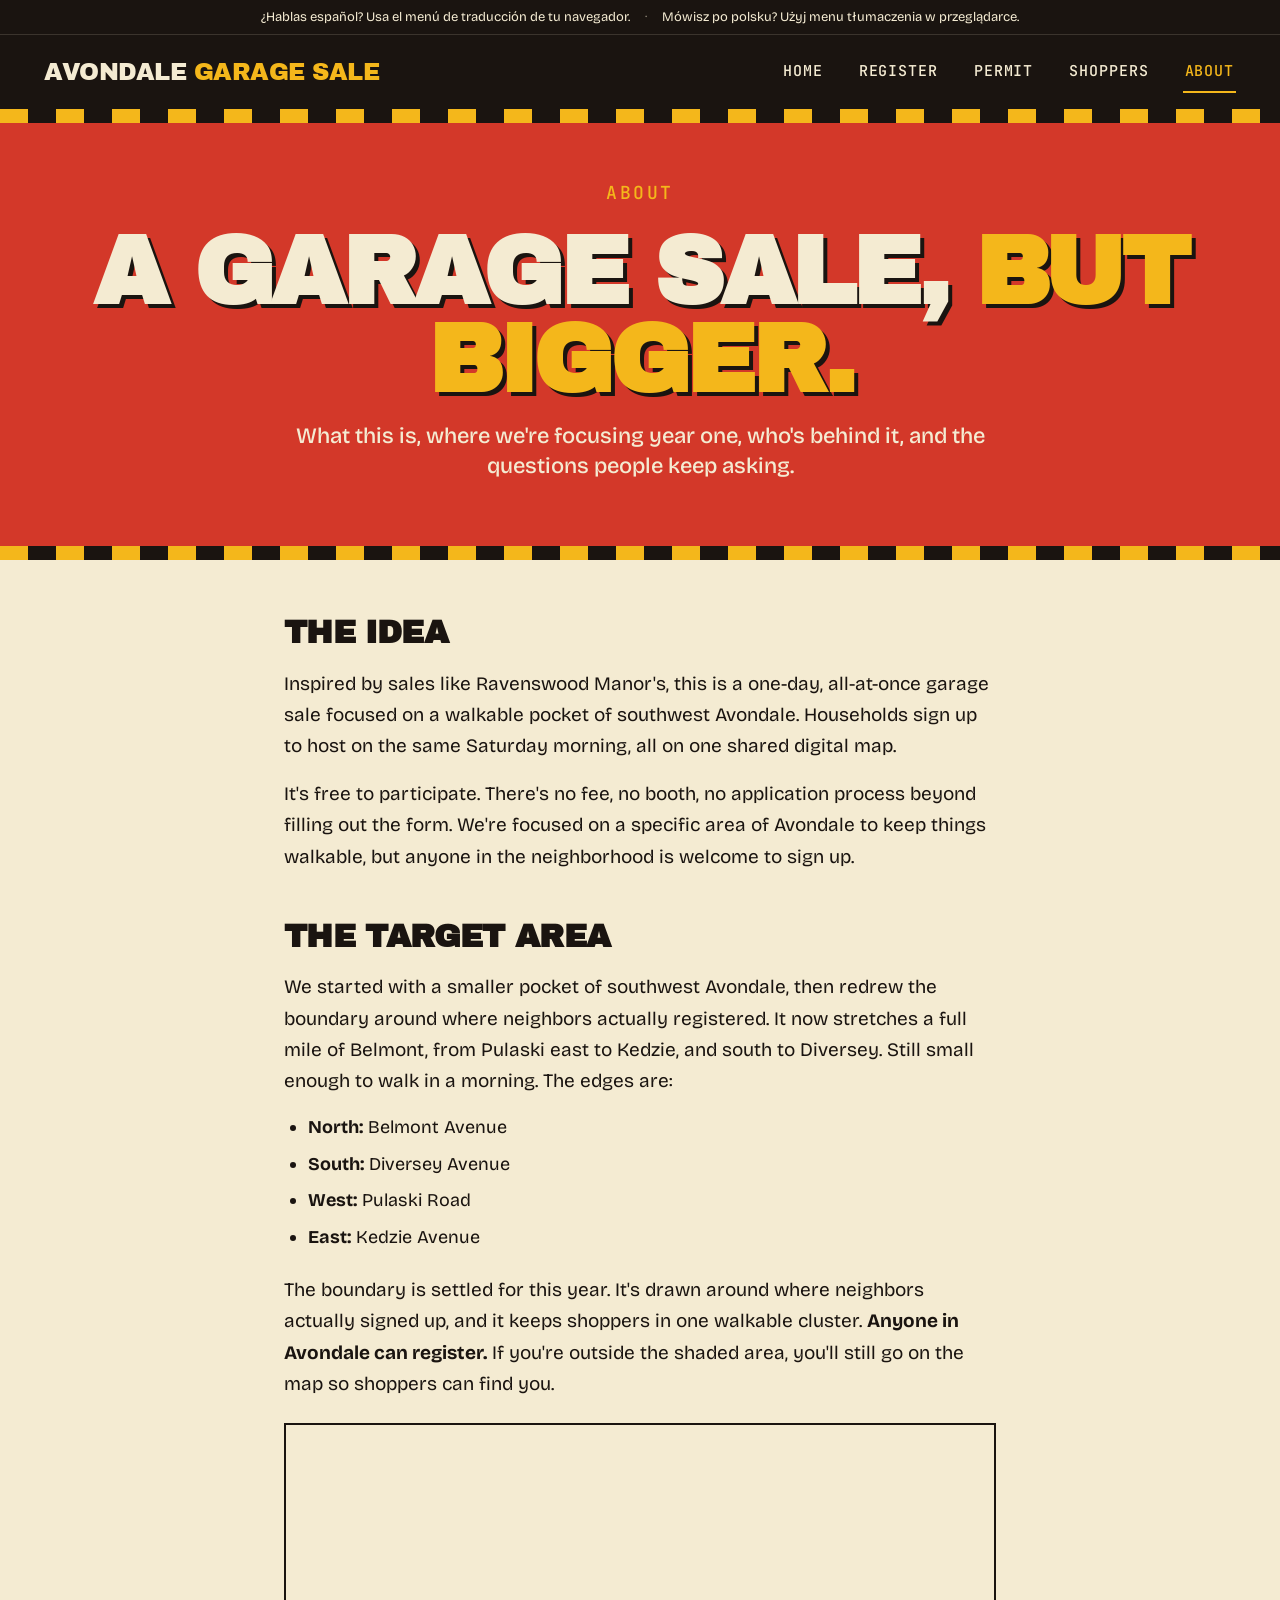
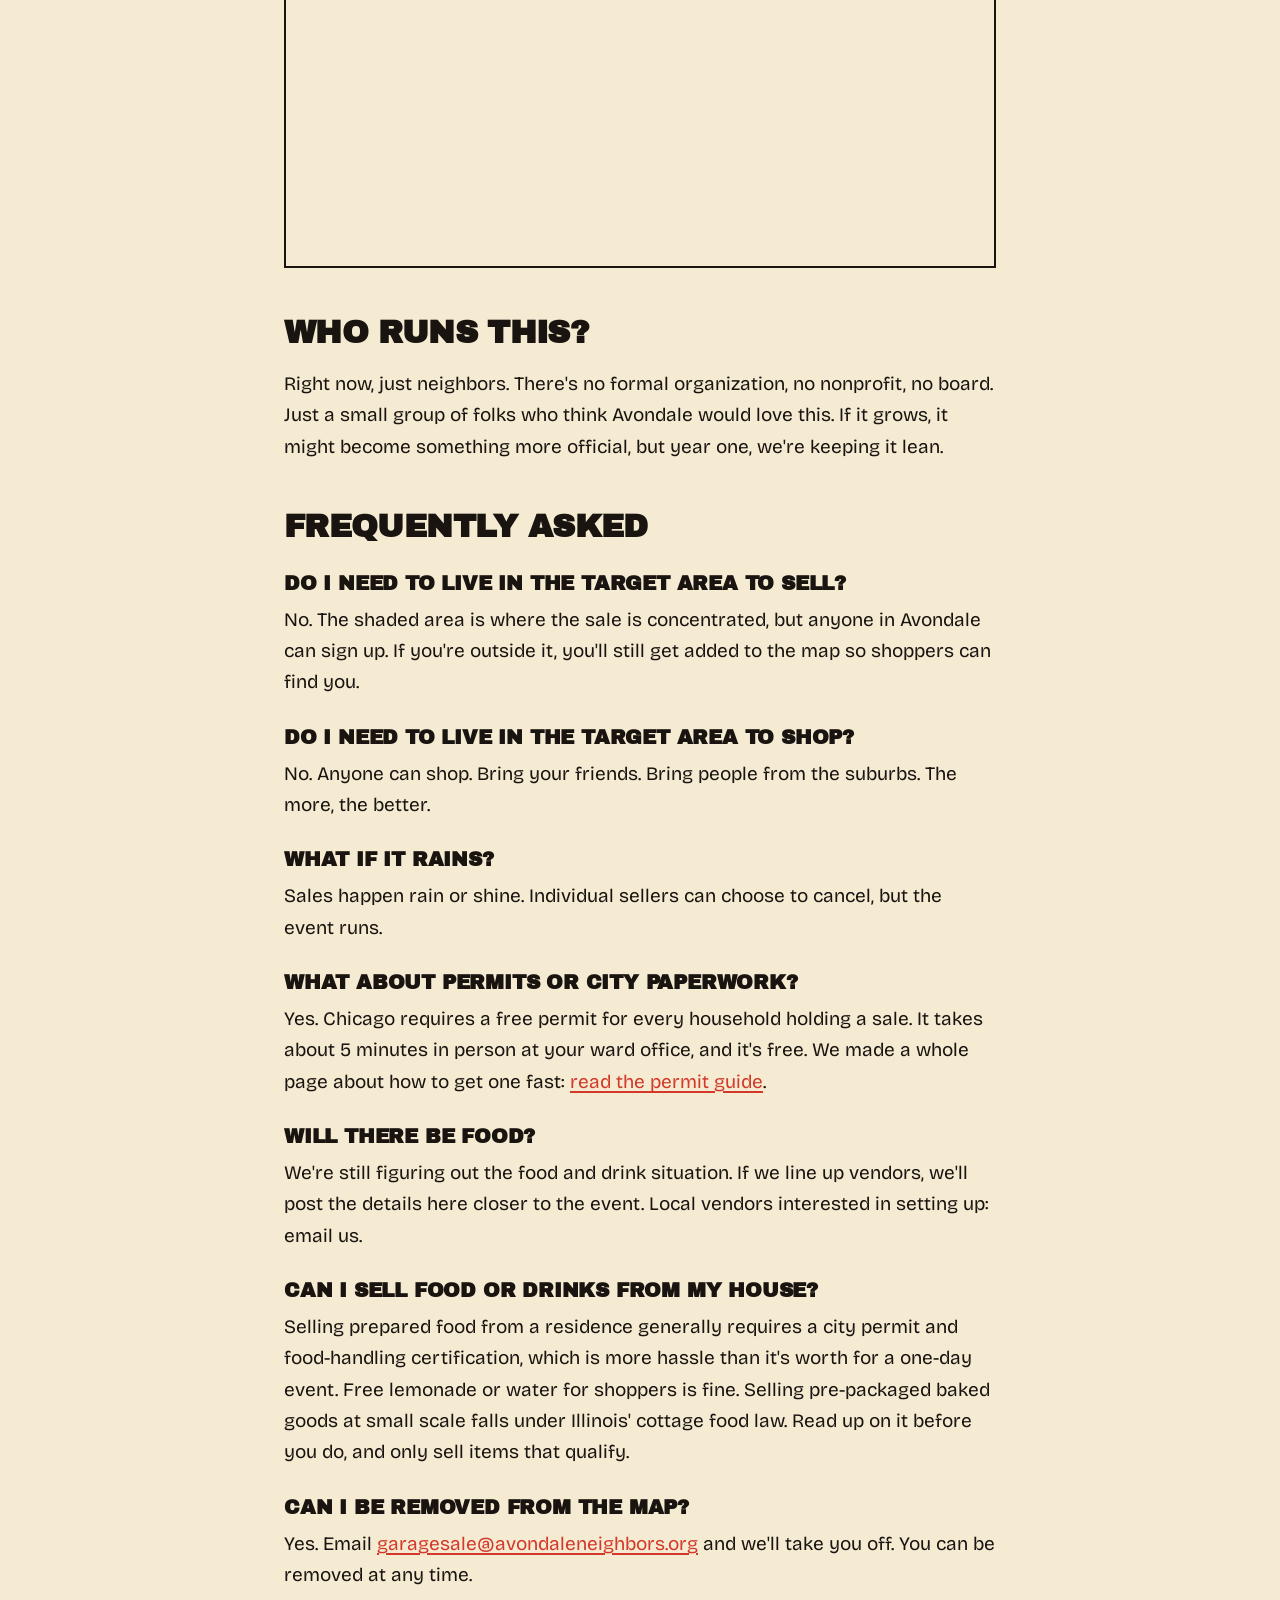
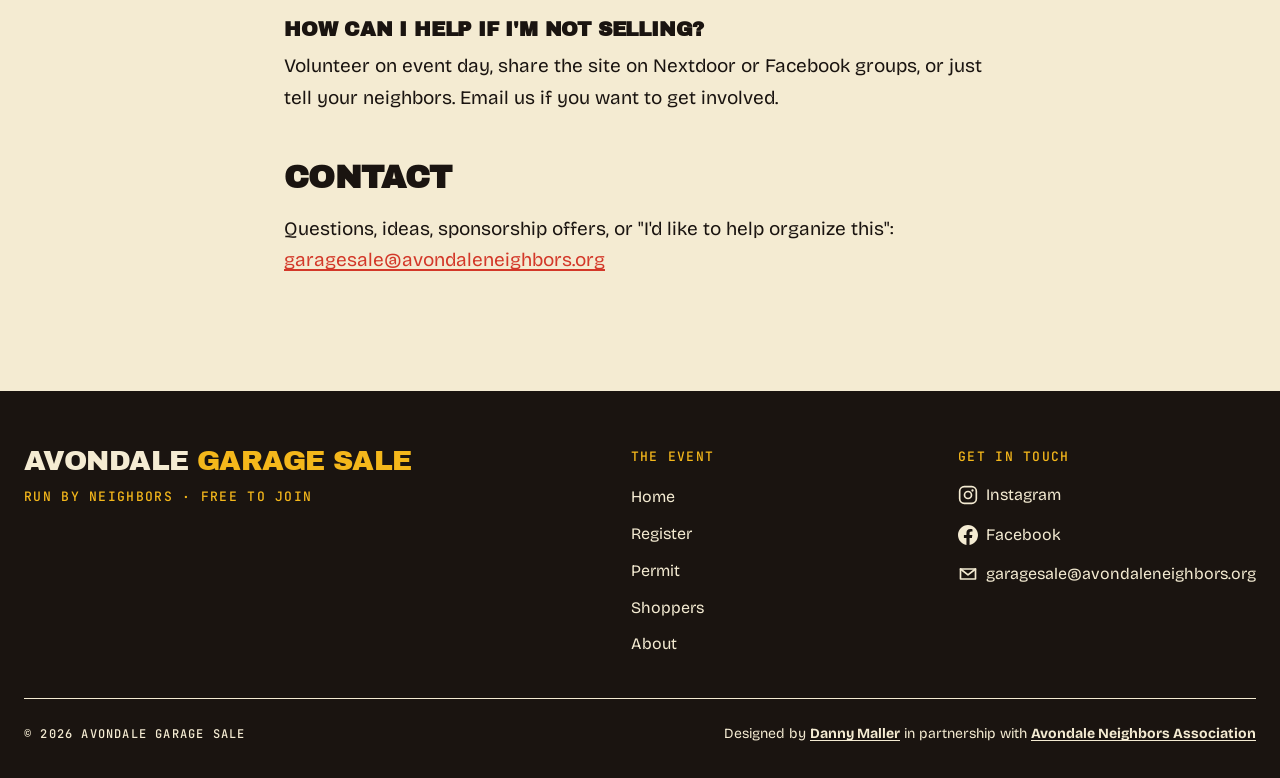
==== about.html @ f126edf7 "further copy changes about map expansion" ====
<!DOCTYPE html>
<html lang="en">
<head>
<meta charset="UTF-8">
<meta name="viewport" content="width=device-width, initial-scale=1.0">
<title>About | Avondale Garage Sale</title>
<meta name="description" content="What the Avondale Garage Sale is, where the target area is, who's behind it, and how to get involved.">
<link rel="stylesheet" href="styles.css">
<link rel="icon" type="image/svg+xml" href="/favicons/favicon.svg">
<link rel="icon" type="image/png" sizes="32x32" href="/favicons/favicon-32.png">
<link rel="icon" type="image/png" sizes="16x16" href="/favicons/favicon-16.png">
<link rel="apple-touch-icon" sizes="180x180" href="/favicons/apple-touch-icon.png">
<link rel="manifest" href="/site.webmanifest">
<meta name="theme-color" content="#1a1410">
<link href="https://api.mapbox.com/mapbox-gl-js/v3.24.0/mapbox-gl.css" rel="stylesheet">
<!-- Google tag (gtag.js) -->
<script async src="https://www.googletagmanager.com/gtag/js?id=G-PTKY9ETJE0"></script>
<script>
  window.dataLayer = window.dataLayer || [];
  function gtag(){dataLayer.push(arguments);}
  gtag('js', new Date());
  gtag('config', 'G-PTKY9ETJE0');
</script>
<meta property="og:type" content="website">
<meta property="og:url" content="https://garagesale.avondaleneighbors.org/about">
<meta property="og:title" content="About | Avondale Garage Sale">
<meta property="og:description" content="What the Avondale Garage Sale is, where the target area is, and how to get involved.">
<meta property="og:image" content="https://garagesale.avondaleneighbors.org/og-image.png">
<meta property="og:image:width" content="1200">
<meta property="og:image:height" content="630">
<meta property="og:site_name" content="Avondale Garage Sale">
<meta name="twitter:card" content="summary_large_image">
<meta name="twitter:title" content="About | Avondale Garage Sale">
<meta name="twitter:description" content="What the Avondale Garage Sale is, where the target area is, and how to get involved.">
<meta name="twitter:image" content="https://garagesale.avondaleneighbors.org/og-image.png">
<link rel="canonical" href="https://garagesale.avondaleneighbors.org/about">
</head>
<body>

<div class="translate-bar">
  <span lang="es">¿Hablas español? Usa el menú de traducción de tu navegador.</span>
  <span class="translate-sep" aria-hidden="true">·</span>
  <span lang="pl">Mówisz po polsku? Użyj menu tłumaczenia w przeglądarce.</span>
</div>

<nav class="nav">
  <div class="nav-inner">
    <a href="/" class="nav-logo">Avondale <span class="yellow">Garage Sale</span></a>
    <button class="nav-toggle" type="button" aria-label="Open menu" aria-expanded="false" aria-controls="primary-nav">
      <svg viewBox="0 0 64 64" xmlns="http://www.w3.org/2000/svg" aria-hidden="true" class="hotdog-icon">
        <g class="hotdog-lines">
          <rect x="6" y="12" width="52" height="4" rx="2" fill="#f4b71b"/>
          <rect x="6" y="30" width="52" height="4" rx="2" fill="#f4b71b"/>
          <rect x="6" y="48" width="52" height="4" rx="2" fill="#f4b71b"/>
        </g>
        <g class="hotdog-shape">
          <ellipse class="bun-bottom" cx="32" cy="42" rx="26" ry="10" fill="#f4b71b" stroke="#1a1410" stroke-width="3"/>
          <ellipse class="bun-top" cx="32" cy="22" rx="26" ry="10" fill="#f4b71b" stroke="#1a1410" stroke-width="3"/>
          <rect class="sausage" x="8" y="22" width="48" height="18" rx="9" fill="#d33829" stroke="#1a1410" stroke-width="3"/>
          <path class="mustard" d="M 12 30 Q 16 26 20 30 T 28 30 T 36 30 T 44 30 T 52 30" fill="none" stroke="#f4b71b" stroke-width="3" stroke-linecap="round"/>
        </g>
      </svg>
    </button>
    <ul class="nav-links" id="primary-nav">
      <li><a href="/">Home</a></li>
      <li><a href="/register">Register</a></li>
      <li><a href="/permit">Permit</a></li>
      <li><a href="/shop">Shoppers</a></li>
      <li><a href="/about" class="active">About</a></li>
    </ul>
  </div>
</nav>

<div class="stripe"></div>

<header class="page-header">
  <div class="section-num">About</div>
  <h1>A garage sale, <span class="yellow">but bigger.</span></h1>
  <p>What this is, where we're focusing year one, who's behind it, and the questions people keep asking.</p>
</header>

<div class="stripe"></div>

<main class="prose">

  <h2>The idea</h2>
  <p>Inspired by sales like Ravenswood Manor's, this is a one-day, all-at-once garage sale focused on a walkable pocket of southwest Avondale. Households sign up to host on the same Saturday morning, all on one shared digital map.</p>
  <p>It's free to participate. There's no fee, no booth, no application process beyond filling out the form. We're focused on a specific area of Avondale to keep things walkable, but anyone in the neighborhood is welcome to sign up.</p>

  <h2>The target area</h2>
  <p>We started with a smaller pocket of southwest Avondale, then redrew the boundary around where neighbors actually registered. It now stretches a full mile of Belmont, from Pulaski east to Kedzie, and south to Diversey. Still small enough to walk in a morning. The edges are:</p>
  <ul>
    <li><strong>North:</strong> Belmont Avenue</li>
    <li><strong>South:</strong> Diversey Avenue</li>
    <li><strong>West:</strong> Pulaski Road</li>
    <li><strong>East:</strong> Kedzie Avenue</li>
  </ul>
  <p>The boundary is settled for this year. It's drawn around where neighbors actually signed up, and it keeps shoppers in one walkable cluster. <strong>Anyone in Avondale can register.</strong> If you're outside the shaded area, you'll still go on the map so shoppers can find you.</p>

  <div class="map-wrap" style="margin: 24px 0 48px;">
    <div id="boundary-map" class="map-canvas" aria-label="Map of the Avondale Garage Sale boundary"></div>
  </div>

  <h2>Who runs this?</h2>
  <p>Right now, just neighbors. There's no formal organization, no nonprofit, no board. Just a small group of folks who think Avondale would love this. If it grows, it might become something more official, but year one, we're keeping it lean.</p>

  <h2>Frequently asked</h2>

  <h3>Do I need to live in the target area to sell?</h3>
  <p>No. The shaded area is where the sale is concentrated, but anyone in Avondale can sign up. If you're outside it, you'll still get added to the map so shoppers can find you.</p>

  <h3>Do I need to live in the target area to shop?</h3>
  <p>No. Anyone can shop. Bring your friends. Bring people from the suburbs. The more, the better.</p>

  <h3>What if it rains?</h3>
  <p>Sales happen rain or shine. Individual sellers can choose to cancel, but the event runs.</p>

  <h3>What about permits or city paperwork?</h3>
  <p>Yes. Chicago requires a free permit for every household holding a sale. It takes about 5 minutes in person at your ward office, and it's free. We made a whole page about how to get one fast: <a href="/permit">read the permit guide</a>.</p>

  <h3>Will there be food?</h3>
  <p>We're still figuring out the food and drink situation. If we line up vendors, we'll post the details here closer to the event. Local vendors interested in setting up: email us.</p>

  <h3>Can I sell food or drinks from my house?</h3>
  <p>Selling prepared food from a residence generally requires a city permit and food-handling certification, which is more hassle than it's worth for a one-day event. Free lemonade or water for shoppers is fine. Selling pre-packaged baked goods at small scale falls under Illinois' cottage food law. Read up on it before you do, and only sell items that qualify.</p>

  <h3>Can I be removed from the map?</h3>
  <p>Yes. Email <a href="mailto:garagesale@avondaleneighbors.org">garagesale@avondaleneighbors.org</a> and we'll take you off. You can be removed at any time.</p>

  <h3>How can I help if I'm not selling?</h3>
  <p>Volunteer on event day, share the site on Nextdoor or Facebook groups, or just tell your neighbors. Email us if you want to get involved.</p>

  <h2>Contact</h2>
  <p>Questions, ideas, sponsorship offers, or "I'd like to help organize this":<br><a href="mailto:garagesale@avondaleneighbors.org">garagesale@avondaleneighbors.org</a></p>

</main>

<footer class="footer">
  <div class="footer-inner">
    <div>
      <div class="footer-brand">Avondale <span class="yellow">Garage Sale</span></div>
      <div class="footer-tagline">Run by neighbors · Free to join</div>
    </div>
    <div>
      <h4>The event</h4>
      <ul>
        <li><a href="/">Home</a></li>
        <li><a href="/register">Register</a></li>
        <li><a href="/permit">Permit</a></li>
        <li><a href="/shop">Shoppers</a></li>
        <li><a href="/about">About</a></li>
      </ul>
    </div>
    <div>
      <h4>Get in touch</h4>
      <ul>
        <li>
          <a href="https://www.instagram.com/avondalegaragesale/" target="_blank" rel="noopener" class="social-icon" aria-label="Follow on Instagram">
            <svg viewBox="0 0 24 24" xmlns="http://www.w3.org/2000/svg" aria-hidden="true" focusable="false">
              <rect x="2" y="2" width="20" height="20" rx="5.5" fill="none" stroke="currentColor" stroke-width="2"/>
              <circle cx="12" cy="12" r="4.2" fill="none" stroke="currentColor" stroke-width="2"/>
              <circle cx="17.4" cy="6.6" r="1.4" fill="currentColor"/>
            </svg>
            <span class="social-icon-label">Instagram</span>
          </a>
        </li>
        <li>
          <a href="https://www.facebook.com/share/1H7Sde6Nrx/" target="_blank" rel="noopener" class="social-icon" aria-label="Follow on Facebook">
            <svg viewBox="0 0 24 24" xmlns="http://www.w3.org/2000/svg" aria-hidden="true" focusable="false">
              <path fill="currentColor" d="M24 12.073C24 5.405 18.627 0 12 0S0 5.405 0 12.073C0 18.1 4.388 23.094 10.125 24v-8.437H7.078v-3.49h3.047V9.41c0-3.017 1.792-4.683 4.533-4.683 1.312 0 2.686.235 2.686.235v2.962h-1.513c-1.491 0-1.956.93-1.956 1.886v2.262h3.328l-.532 3.49h-2.796V24C19.612 23.094 24 18.1 24 12.073z"/>
            </svg>
            <span class="social-icon-label">Facebook</span>
          </a>
        </li>
        <li>
          <a href="mailto:garagesale@avondaleneighbors.org" class="social-icon" aria-label="Email garagesale@avondaleneighbors.org">
            <svg viewBox="0 0 24 24" xmlns="http://www.w3.org/2000/svg" aria-hidden="true" focusable="false">
              <path fill="none" stroke="currentColor" stroke-width="2" stroke-linejoin="round" d="M3 6h18v12H3z"/>
              <path fill="none" stroke="currentColor" stroke-width="2" stroke-linecap="round" stroke-linejoin="round" d="M3 6l9 7 9-7"/>
            </svg>
            <span class="social-icon-label">garagesale@avondaleneighbors.org</span>
          </a>
        </li>
      </ul>
    </div>
  </div>
  <div class="footer-bottom">
    <span>© 2026 Avondale Garage Sale</span>
    <span class="footer-credit">Designed by <a href="https://dannymaller.com" target="_blank" rel="noopener">Danny Maller</a> in partnership with <a href="https://avondaleneighbors.org" target="_blank" rel="noopener">Avondale Neighbors Association</a></span>
  </div>
</footer>

<script>
  (function() {
    var toggle = document.querySelector('.nav-toggle');
    var menu = document.getElementById('primary-nav');
    if (!toggle || !menu) return;
    toggle.addEventListener('click', function() {
      var open = menu.classList.toggle('open');
      toggle.classList.toggle('wiggle', open);
      toggle.setAttribute('aria-expanded', open ? 'true' : 'false');
      toggle.setAttribute('aria-label', open ? 'Close menu' : 'Open menu');
    });
  })();
</script>

<script src="https://api.mapbox.com/mapbox-gl-js/v3.24.0/mapbox-gl.js"></script>
<script>
  (function() {
    var mapEl = document.getElementById('boundary-map');
    if (!mapEl || typeof mapboxgl === 'undefined') return;

    // Check WebGL2 support (Mapbox GL JS v3 requires WebGL2)
    if (typeof mapboxgl.supported === 'function' && !mapboxgl.supported()) {
      mapEl.innerHTML = '<div class="map-fallback">' +
        '<strong>Map can\'t load in this browser</strong>' +
        'Your browser doesn\'t support the map graphics needed. ' +
        'Try the latest Chrome, Firefox, or Edge, or make sure hardware acceleration is enabled in your browser settings.' +
        '</div>';
      return;
    }

    mapboxgl.accessToken = 'pk.eyJ1IjoiZGFubnltYWxsZXIiLCJhIjoiY21wY3RiYWtrMDJuOTJxb2RibG95dzI0aSJ9.slYxHExWPCCAaYkGxuSizw';

    var boundary = [
      [-87.7272, 41.9391], // NW: Belmont & Pulaski
      [-87.7077, 41.9393], // NE: Belmont & Kedzie
      [-87.7076, 41.9320], // SE: Diversey & Kedzie
      [-87.7271, 41.9317], // SW: Diversey & Pulaski
      [-87.7272, 41.9391]
    ];

    var map = new mapboxgl.Map({
      container: 'boundary-map',
      style: 'mapbox://styles/mapbox/light-v11',
      center: [-87.7175, 41.9355],
      zoom: 13.1,
      attributionControl: { compact: true }
    });

    map.on('error', function(e) {
      console.error('Mapbox error:', e && e.error ? e.error : e);
    });

    map.scrollZoom.disable();
    map.addControl(new mapboxgl.NavigationControl({ showCompass: false }), 'top-right');

    requestAnimationFrame(function() { map.resize(); });
    window.addEventListener('load', function() { map.resize(); });

    map.on('load', function() {
      map.addSource('boundary', {
        type: 'geojson',
        data: {
          type: 'Feature',
          geometry: { type: 'Polygon', coordinates: [boundary] }
        }
      });
      map.addLayer({
        id: 'boundary-fill',
        type: 'fill',
        source: 'boundary',
        paint: { 'fill-color': '#f4b71b', 'fill-opacity': 0.25 }
      });
      map.addLayer({
        id: 'boundary-line',
        type: 'line',
        source: 'boundary',
        paint: { 'line-color': '#1a1410', 'line-width': 3 }
      });

      // ---- Sellers + category popups ----
      // (No filter bar on this context map; the chips live on the home and shoppers maps.)
      function escapeHtml(s) {
        return String(s).replace(/[&<>"]/g, function(c) {
          return { '&': '&amp;', '<': '&lt;', '>': '&gt;', '"': '&quot;' }[c];
        });
      }

      // Fetch live sellers from the Google Sheet (via Apps Script endpoint)
      fetch('https://script.google.com/macros/s/AKfycbwRLwDE6bQFx3uR-0Zm9TL5LauKFhztsBqfWzo-ledPryup7tcNOecm4hEo3LWgVG01/exec?action=sellers')
        .then(function(res) { return res.text(); })
        .then(function(text) {
          var data;
          try { data = JSON.parse(text); } catch (e) {
            console.warn('Could not parse sellers JSON:', e);
            return;
          }
          var sellers = (data && data.sellers) || [];
          sellers.forEach(function(seller) {
            if (!seller.coords || seller.coords.length !== 2) return;
            var el = document.createElement('div');
            el.className = 'map-park-marker';
            var cats = seller.categories || '';
            var html = '<strong>Registered seller</strong>' + escapeHtml(seller.address) +
              (cats ? '<span class="popup-cats">' + escapeHtml(cats) + '</span>' : '');
            new mapboxgl.Marker({ element: el, anchor: 'center' })
              .setLngLat(seller.coords)
              .setPopup(new mapboxgl.Popup({ offset: 18, closeButton: false }).setHTML(html))
              .addTo(map);
          });
        })
        .catch(function(err) {
          console.warn('Could not load sellers:', err);
        });

      map.resize();
    });
  })();
</script>
</body>
</html>
---- styles.css ----
@import url('https://fonts.googleapis.com/css2?family=Archivo+Black&family=Archivo:wght@400;500;700;900&family=Bricolage+Grotesque:opsz,wght@12..96,400;12..96,500;12..96,700;12..96,800&family=JetBrains+Mono:wght@400;500;600&display=swap');

:root {
  --red: #d33829;
  --red-dark: #a72a1f;
  --cream: #f4ebd2;
  --cream-warm: #ede1bf;
  --green: #2c8c4a;
  --green-dark: #1f6635;
  --yellow: #f4b71b;
  --ink: #1a1410;
  --ink-soft: #4a3d33;

  --display: 'Archivo Black', sans-serif;
  --sans: 'Bricolage Grotesque', sans-serif;
  --body: 'Archivo', sans-serif;
  --mono: 'JetBrains Mono', monospace;
}

* { box-sizing: border-box; margin: 0; padding: 0; }

html { scroll-behavior: smooth; }

body {
  background: var(--cream);
  color: var(--ink);
  font-family: var(--sans);
  font-size: 18px;
  line-height: 1.6;
  -webkit-font-smoothing: antialiased;
}

a {
  color: var(--red);
  text-decoration: underline;
  text-decoration-thickness: 1.5px;
  text-underline-offset: 3px;
  transition: color 0.15s;
}

a:hover { color: var(--ink); }

/* TRANSLATE BAR (top of every page) */
.translate-bar {
  background: var(--ink);
  color: var(--cream);
  font-family: var(--sans);
  font-size: 13px;
  line-height: 1.4;
  text-align: center;
  padding: 8px 16px;
  border-bottom: 1px solid rgba(244, 235, 210, 0.15);
}

.translate-bar span[lang] {
  display: inline-block;
}

.translate-sep {
  margin: 0 12px;
  opacity: 0.5;
}

@media (max-width: 720px) {
  .translate-bar {
    font-size: 12px;
    padding: 8px 12px;
  }
  .translate-bar .translate-sep {
    display: none;
  }
  .translate-bar span[lang] {
    display: block;
  }
  .translate-bar span[lang="pl"] {
    margin-top: 4px;
  }
}

/* HAZARD STRIPE */
.stripe {
  height: 14px;
  background: repeating-linear-gradient(
    90deg,
    var(--yellow) 0,
    var(--yellow) 28px,
    var(--ink) 28px,
    var(--ink) 56px
  );
}

/* NAV */
.nav {
  background: var(--ink);
  color: var(--cream);
  position: sticky;
  top: 0;
  z-index: 50;
}

.nav-inner {
  max-width: 1240px;
  margin: 0 auto;
  padding: 16px 24px;
  display: flex;
  justify-content: space-between;
  align-items: center;
  gap: 16px;
  position: relative;
}

.nav-logo {
  font-family: var(--display);
  font-size: 24px;
  letter-spacing: -0.02em;
  color: var(--cream);
  text-decoration: none;
  text-transform: uppercase;
  line-height: 1;
}

.nav-logo:hover { color: var(--cream); }
.nav-logo .yellow { color: var(--yellow); }

.nav-links {
  display: flex;
  gap: 32px;
  list-style: none;
  font-family: var(--mono);
  font-size: 15px;
  text-transform: uppercase;
  letter-spacing: 0.06em;
  font-weight: 500;
}

.nav-links a {
  color: var(--cream);
  text-decoration: none;
  padding: 8px 2px;
  border-bottom: 2px solid transparent;
  display: inline-block;
}

.nav-links a:hover,
.nav-links a.active {
  border-bottom-color: var(--yellow);
  color: var(--yellow);
}

/* HOTDOG HAMBURGER */
.nav-toggle {
  display: none;
  background: transparent;
  border: none;
  padding: 8px;
  cursor: pointer;
  color: var(--cream);
  line-height: 0;
  -webkit-tap-highlight-color: transparent;
}

.nav-toggle svg {
  width: 44px;
  height: 44px;
  display: block;
}

/* Each shape transitions independently. Default state = closed = lines visible, hotdog hidden. */
.hotdog-lines rect,
.hotdog-shape .bun-top,
.hotdog-shape .bun-bottom,
.hotdog-shape .sausage,
.hotdog-shape .mustard {
  transition: transform 420ms cubic-bezier(0.4, 0, 0.2, 1), opacity 320ms ease;
  transform-origin: 32px 32px;
}

/* CLOSED state (default): 3 yellow lines visible, hotdog hidden */
.hotdog-shape .bun-top    { transform: translateY(20px) scaleY(0.1); opacity: 0; }
.hotdog-shape .bun-bottom { transform: translateY(-20px) scaleY(0.1); opacity: 0; }
.hotdog-shape .sausage    { opacity: 0; }
.hotdog-shape .mustard    { opacity: 0; }

/* OPEN state (when .wiggle is added by JS): hotdog visible, lines hidden */
.nav-toggle.wiggle .hotdog-lines rect              { opacity: 0; }
.nav-toggle.wiggle .hotdog-lines rect:nth-child(1) { transform: translateY(10px); }
.nav-toggle.wiggle .hotdog-lines rect:nth-child(3) { transform: translateY(-10px); }

.nav-toggle.wiggle .hotdog-shape .bun-top    { transform: translateY(0) scaleY(1); opacity: 1; }
.nav-toggle.wiggle .hotdog-shape .bun-bottom { transform: translateY(0) scaleY(1); opacity: 1; }
.nav-toggle.wiggle .hotdog-shape .sausage    { opacity: 1; transition-delay: 120ms; }
.nav-toggle.wiggle .hotdog-shape .mustard    { opacity: 1; transition-delay: 200ms; }

@media (prefers-reduced-motion: reduce) {
  .hotdog-lines rect,
  .hotdog-shape .bun-top,
  .hotdog-shape .bun-bottom,
  .hotdog-shape .sausage,
  .hotdog-shape .mustard {
    transition: opacity 120ms ease;
    transform: none !important;
  }
}

@media (max-width: 720px) {
  .nav-toggle { display: inline-flex; }

  .nav-links {
    display: none;
    position: absolute;
    top: 100%;
    left: 0;
    right: 0;
    background: var(--ink);
    flex-direction: column;
    gap: 0;
    padding: 8px 0 16px;
    border-top: 2px solid var(--yellow);
  }

  .nav-links.open { display: flex; }

  .nav-links li { width: 100%; }

  .nav-links a {
    display: block;
    padding: 18px 24px;
    font-size: 16px;
    border-bottom: 1px solid rgba(244, 235, 210, 0.1);
  }

  .nav-links a:hover,
  .nav-links a.active {
    background: rgba(244, 183, 27, 0.08);
    border-bottom-color: rgba(244, 235, 210, 0.1);
    color: var(--yellow);
  }

  .nav-logo { font-size: 20px; }
}

/* HERO — RED SIGNAGE FIELD */
.hero {
  background: var(--red);
  color: var(--cream);
  padding: 64px 24px 80px;
  text-align: center;
  position: relative;
}

.hero-fan {
  display: flex;
  justify-content: center;
  gap: 10px;
  margin-bottom: 32px;
  flex-wrap: wrap;
}

.hero-fan span {
  font-family: var(--sans);
  font-weight: 700;
  font-size: 14px;
  letter-spacing: 0.12em;
  text-transform: uppercase;
  padding: 8px 14px;
  background: var(--yellow);
  color: var(--ink);
}

.hero-fan span.green {
  background: var(--green);
  color: var(--cream);
}

.hero-fan span.dark {
  background: var(--ink);
  color: var(--cream);
}

.hero-title {
  font-family: var(--display);
  font-size: clamp(60px, 13vw, 200px);
  line-height: 0.86;
  letter-spacing: -0.04em;
  color: var(--cream);
  text-transform: uppercase;
  margin-bottom: 24px;
  text-shadow: 6px 6px 0 var(--ink);
}

.hero-title .yellow { color: var(--yellow); }

@media (max-width: 600px) {
  .hero-title { text-shadow: 4px 4px 0 var(--ink); }
}

.hero-stars {
  font-family: var(--display);
  color: var(--yellow);
  font-size: 22px;
  letter-spacing: 0.4em;
  margin: 28px 0;
  line-height: 1;
}

/* HERO COUNT — live registrant tally, stamped like a ticket */
.hero-count {
  display: inline-flex;
  align-items: center;
  gap: 18px;
  margin: 4px auto 30px;
  padding: 14px 22px 14px 16px;
  background: var(--cream);
  border: 3px solid var(--ink);
  box-shadow: 8px 8px 0 var(--ink);
  transform: rotate(-1.4deg);
}

.hero-count-num {
  font-family: var(--display);
  font-size: clamp(46px, 8vw, 76px);
  line-height: 0.82;
  letter-spacing: -0.03em;
  color: var(--red);
  font-variant-numeric: tabular-nums;
}

.hero-count-label {
  font-family: var(--sans);
  font-weight: 800;
  font-size: clamp(15px, 2.1vw, 19px);
  line-height: 1.05;
  letter-spacing: 0.01em;
  text-transform: uppercase;
  text-align: left;
  color: var(--ink);
}

.hero-count.is-bumped .hero-count-num { color: var(--green); }

@media (max-width: 600px) {
  .hero-count { box-shadow: 5px 5px 0 var(--ink); gap: 14px; }
}

.hero-count[hidden] { display: none !important; }

.hero-sub {
  font-family: var(--sans);
  font-weight: 500;
  font-size: clamp(19px, 2.5vw, 25px);
  line-height: 1.4;
  max-width: 680px;
  margin: 0 auto 40px;
  color: var(--cream);
}

.hero-card {
  display: inline-block;
  background: var(--cream);
  color: var(--ink);
  padding: 20px 32px;
  font-family: var(--display);
  font-size: clamp(24px, 4.2vw, 38px);
  line-height: 1;
  text-transform: uppercase;
  letter-spacing: -0.01em;
}

.hero-card small {
  display: block;
  font-family: var(--sans);
  font-weight: 700;
  font-size: 14px;
  letter-spacing: 0.12em;
  margin-top: 10px;
  color: var(--red);
  text-transform: uppercase;
}

.hero-cta-row {
  display: flex;
  gap: 12px;
  justify-content: center;
  flex-wrap: wrap;
  margin-top: 36px;
}

/* COUNTDOWN STRIP */
.countdown {
  display: flex;
  align-items: baseline;
  justify-content: center;
  gap: 16px;
  flex-wrap: wrap;
  max-width: 640px;
  margin: 10px auto 34px;
}

.cd-nums { display: flex; align-items: baseline; gap: 16px; }

.cd-unit { display: flex; align-items: baseline; gap: 7px; }

.cd-unit b {
  font-family: var(--display);
  font-weight: 400;
  font-size: clamp(34px, 5vw, 52px);
  line-height: 0.9;
  color: var(--cream);
  font-variant-numeric: tabular-nums;
}

.cd-unit:first-child b { color: var(--yellow); }

.cd-unit span {
  font-family: var(--mono);
  font-size: 11px;
  font-weight: 600;
  letter-spacing: 0.16em;
  text-transform: uppercase;
  color: var(--cream);
  opacity: 0.8;
}

.cd-sep {
  font-family: var(--display);
  font-size: 28px;
  color: rgba(244, 235, 210, 0.35);
  align-self: center;
}

.cd-msg {
  font-family: var(--display);
  font-weight: 400;
  font-size: clamp(24px, 3.4vw, 40px);
  line-height: 1;
  text-transform: uppercase;
  letter-spacing: -0.01em;
  color: var(--cream);
}

.cd-cal {
  align-self: center;
  font-family: var(--mono);
  font-size: 11px;
  font-weight: 600;
  letter-spacing: 0.12em;
  text-transform: uppercase;
  color: var(--ink);
  background: var(--yellow);
  padding: 9px 13px;
  border: none;
  cursor: pointer;
  text-decoration: none;
  white-space: nowrap;
  transition: background 0.15s, color 0.15s;
}

.cd-cal:hover { background: var(--cream); color: var(--ink); }
.cd-cal:focus-visible { outline: 3px solid var(--ink); outline-offset: 2px; }

@media (max-width: 560px) {
  .countdown { gap: 12px; }
  .cd-nums { gap: 12px; }
  .cd-cal { align-self: auto; }
}

/* BUTTONS */
.btn {
  display: inline-block;
  font-family: var(--display);
  font-size: 15px;
  text-transform: uppercase;
  letter-spacing: 0.02em;
  padding: 18px 28px;
  text-decoration: none;
  transition: transform 0.15s, background 0.15s, color 0.15s;
  cursor: pointer;
  border: 2px solid;
  line-height: 1;
}

.btn-yellow {
  background: var(--yellow);
  color: var(--ink);
  border-color: var(--ink);
}

.btn-yellow:hover {
  background: var(--ink);
  color: var(--yellow);
  transform: translate(-2px, -2px);
}

.btn-dark {
  background: var(--ink);
  color: var(--cream);
  border-color: var(--ink);
}

.btn-dark:hover {
  background: var(--red);
  color: var(--cream);
  border-color: var(--ink);
  transform: translate(-2px, -2px);
}

.btn-outline {
  background: transparent;
  color: var(--ink);
  border-color: var(--ink);
}

.btn-outline:hover {
  background: var(--ink);
  color: var(--cream);
  transform: translate(-2px, -2px);
}

.btn-cream {
  background: var(--cream);
  color: var(--ink);
  border-color: var(--ink);
}

.btn-cream:hover {
  background: var(--yellow);
  color: var(--ink);
  transform: translate(-2px, -2px);
}

/* SECTIONS */
.section {
  max-width: 1240px;
  margin: 0 auto;
  padding: 72px 24px;
}

.section-num {
  font-family: var(--mono);
  font-size: 18px;
  letter-spacing: 0.14em;
  text-transform: uppercase;
  color: var(--red);
  margin-bottom: 20px;
  font-weight: 500;
}

.section-title {
  font-family: var(--display);
  font-size: clamp(36px, 6vw, 64px);
  line-height: 0.95;
  letter-spacing: -0.03em;
  color: var(--ink);
  text-transform: uppercase;
  margin-bottom: 48px;
}

.section-title .red { color: var(--red); }
.section-title .green { color: var(--green); }
.section-title .yellow-block {
  background: var(--yellow);
  display: inline-block;
  padding: 0 12px;
}

/* GRID-3 */
.grid-3 {
  display: grid;
  grid-template-columns: repeat(auto-fit, minmax(280px, 1fr));
  gap: 0;
  border: 2px solid var(--ink);
}

.grid-3 > * {
  padding: 32px;
  border-right: 2px solid var(--ink);
  background: var(--cream);
}

.grid-3 > *:last-child { border-right: none; }

@media (max-width: 880px) {
  .grid-3 > * { border-right: none; border-bottom: 2px solid var(--ink); }
  .grid-3 > *:last-child { border-bottom: none; }
}

.grid-item-num {
  font-family: var(--mono);
  font-size: 15px;
  letter-spacing: 0.12em;
  text-transform: uppercase;
  color: var(--red);
  margin-bottom: 18px;
  font-weight: 500;
}

.grid-item-title {
  font-family: var(--display);
  font-size: 24px;
  line-height: 1;
  letter-spacing: -0.02em;
  color: var(--ink);
  text-transform: uppercase;
  margin-bottom: 14px;
}

.grid-item-body {
  font-family: var(--sans);
  font-size: 18px;
  line-height: 1.6;
  color: var(--ink);
}

/* BOUNDARY (dark band) */
.boundary {
  background: var(--ink);
  color: var(--cream);
  padding: 72px 24px;
}

.boundary-inner {
  max-width: 1240px;
  margin: 0 auto;
}

.boundary .section-num { color: var(--yellow); }

.boundary-title {
  font-family: var(--display);
  font-size: clamp(28px, 4.5vw, 44px);
  line-height: 1.1;
  letter-spacing: -0.02em;
  text-transform: uppercase;
  color: var(--cream);
  margin-bottom: 40px;
  max-width: 900px;
}

.boundary-title .yellow { color: var(--yellow); }

.boundary-list {
  display: grid;
  grid-template-columns: repeat(auto-fit, minmax(160px, 1fr));
  gap: 0;
  list-style: none;
  border: 2px solid var(--cream);
}

.boundary-list > div {
  padding: 18px 20px;
  border-right: 2px solid var(--cream);
}

.boundary-list > div:last-child { border-right: none; }

@media (max-width: 760px) {
  .boundary-list > div { border-right: none; border-bottom: 2px solid var(--cream); }
  .boundary-list > div:last-child { border-bottom: none; }
}

.boundary-list dt {
  font-family: var(--mono);
  font-size: 13px;
  letter-spacing: 0.15em;
  text-transform: uppercase;
  color: var(--yellow);
  margin-bottom: 6px;
  font-weight: 500;
}

.boundary-list dd {
  font-family: var(--display);
  font-size: 20px;
  letter-spacing: -0.01em;
  text-transform: uppercase;
  color: var(--cream);
}

/* INFO LIST */
.info-list {
  list-style: none;
  counter-reset: info;
}

.info-list li {
  counter-increment: info;
  display: grid;
  grid-template-columns: 80px 1fr;
  gap: 24px;
  padding: 28px 0;
  border-bottom: 2px solid var(--ink);
}

.info-list li:first-child { border-top: 2px solid var(--ink); }

.info-list li::before {
  content: counter(info, decimal-leading-zero);
  font-family: var(--mono);
  font-size: 16px;
  color: var(--red);
  letter-spacing: 0.05em;
  font-weight: 500;
}

.info-list h3 {
  font-family: var(--display);
  font-size: 22px;
  line-height: 1.1;
  letter-spacing: -0.01em;
  text-transform: uppercase;
  color: var(--ink);
  margin-bottom: 8px;
}

.info-list p {
  color: var(--ink);
  font-size: 18px;
  font-family: var(--sans);
}

@media (max-width: 500px) {
  .info-list li { grid-template-columns: 56px 1fr; gap: 14px; }
}

/* FORM */
.form-page {
  max-width: 760px;
  margin: 0 auto;
  padding: 48px 24px 100px;
}

.form-intro {
  margin-bottom: 32px;
  font-family: var(--sans);
  font-size: 19px;
  line-height: 1.6;
  color: var(--ink);
  max-width: 640px;
}

.form-intro.callout {
  background: var(--yellow);
  border: 2px solid var(--ink);
  padding: 18px 22px;
  max-width: none;
}

.form { display: grid; gap: 24px; }
.form[hidden] { display: none; }

.form-field { display: grid; gap: 8px; }

.form-field label {
  font-family: var(--mono);
  font-size: 13px;
  text-transform: uppercase;
  letter-spacing: 0.1em;
  color: var(--ink);
  font-weight: 500;
}

.form-field .hint {
  font-size: 15px;
  color: var(--ink-soft);
  font-family: var(--sans);
  text-transform: none;
  letter-spacing: 0;
  margin-top: -2px;
  font-weight: 400;
}

.form-field input,
.form-field textarea,
.form-field select {
  font-family: var(--sans);
  font-size: 18px;
  padding: 16px 18px;
  background: var(--cream);
  border: 2px solid var(--ink);
  color: var(--ink);
  border-radius: 0;
  width: 100%;
  transition: background 0.15s;
}

.form-field input:focus,
.form-field textarea:focus,
.form-field select:focus {
  outline: 3px solid var(--red);
  outline-offset: -2px;
  background: #fff;
}

.form-field textarea { min-height: 120px; resize: vertical; }

.form-field-checkbox {
  display: flex;
  gap: 16px;
  align-items: flex-start;
  padding: 18px 20px;
  border: 2px solid var(--ink);
  background: var(--cream);
  cursor: pointer;
}

.form-field-checkbox input {
  margin-top: 2px;
  flex-shrink: 0;
  width: 24px;
  height: 24px;
  accent-color: var(--ink);
  cursor: pointer;
}

.form-field-checkbox label {
  text-transform: none;
  letter-spacing: 0;
  font-family: var(--sans);
  font-size: 17px;
  line-height: 1.5;
  color: var(--ink);
  font-weight: 400;
  cursor: pointer;
}

@media (max-width: 720px) {
  .form-field-checkbox {
    gap: 18px;
    padding: 20px 22px;
  }
  .form-field-checkbox input {
    width: 28px;
    height: 28px;
    margin-top: 1px;
  }
  .form-field-checkbox label {
    font-size: 18px;
    line-height: 1.5;
  }
}

/* FOOTER */
.footer {
  background: var(--ink);
  color: var(--cream);
  padding: 56px 24px 32px;
}

.footer a { color: var(--cream); }
.footer a:hover { color: var(--yellow); }

.footer-inner {
  max-width: 1240px;
  margin: 0 auto;
  display: grid;
  grid-template-columns: 2fr 1fr 1fr;
  gap: 48px;
}

@media (max-width: 700px) {
  .footer-inner { grid-template-columns: 1fr; gap: 28px; }
}

.footer-brand {
  font-family: var(--display);
  font-size: 28px;
  line-height: 1;
  letter-spacing: -0.02em;
  text-transform: uppercase;
  margin-bottom: 12px;
}

.footer-brand .yellow { color: var(--yellow); }

.footer-tagline {
  font-family: var(--mono);
  font-size: 13px;
  text-transform: uppercase;
  letter-spacing: 0.1em;
  color: var(--yellow);
  font-weight: 500;
}

.footer h4 {
  font-family: var(--mono);
  font-size: 13px;
  text-transform: uppercase;
  letter-spacing: 0.1em;
  color: var(--yellow);
  margin-bottom: 14px;
  font-weight: 500;
}

.footer ul { list-style: none; display: grid; gap: 8px; }

.social-icon {
  display: inline-flex;
  align-items: center;
  gap: 8px;
  text-decoration: none;
}

.social-icon svg {
  width: 20px;
  height: 20px;
  flex-shrink: 0;
}

.social-icon:hover svg {
  color: var(--yellow);
}

.social-icon-label {
  text-decoration: none;
}

.footer ul a {
  text-decoration: none;
  font-size: 16px;
  font-family: var(--sans);
}

.footer-bottom {
  max-width: 1240px;
  margin: 40px auto 0;
  padding-top: 24px;
  border-top: 1px solid var(--cream);
  font-family: var(--mono);
  font-size: 12px;
  text-transform: uppercase;
  letter-spacing: 0.1em;
  color: var(--cream);
  display: flex;
  justify-content: space-between;
  align-items: center;
  flex-wrap: wrap;
  gap: 12px 24px;
  font-weight: 500;
}

.footer-credit {
  font-family: var(--sans);
  font-size: 14px;
  text-transform: none;
  letter-spacing: 0;
  font-weight: 400;
  color: var(--cream);
}

.footer-credit a {
  font-weight: 700;
  text-decoration: underline;
  text-underline-offset: 2px;
  text-decoration-thickness: 1px;
}

/* MAP EMBED */
.map-wrap {
  border: 2px solid var(--ink);
  background: var(--cream);
  aspect-ratio: 16 / 10;
  position: relative;
  overflow: hidden;
}

.map-fallback {
  position: absolute;
  inset: 0;
  display: flex;
  flex-direction: column;
  align-items: center;
  justify-content: center;
  padding: 32px;
  text-align: center;
  font-family: var(--sans);
  font-size: 16px;
  line-height: 1.5;
  color: var(--ink);
  background: var(--cream);
}

.map-fallback strong {
  display: block;
  font-family: var(--display);
  font-size: 22px;
  text-transform: uppercase;
  letter-spacing: -0.01em;
  color: var(--ink);
  margin-bottom: 12px;
}

.map-canvas {
  position: absolute;
  inset: 0;
  width: 100%;
  height: 100%;
}

/* Mapbox UI tweaks — keep their controls but match the site */
.map-canvas .mapboxgl-ctrl-attrib {
  background: rgba(244, 235, 210, 0.85);
  font-family: var(--sans);
  font-size: 11px;
}
.map-canvas .mapboxgl-ctrl-attrib a { color: var(--ink); }

.map-canvas .mapboxgl-ctrl-group {
  border: 2px solid var(--ink) !important;
  border-radius: 0 !important;
  box-shadow: 3px 3px 0 var(--ink) !important;
  background: var(--cream) !important;
}
.map-canvas .mapboxgl-ctrl-group button {
  background-color: var(--cream) !important;
}
.map-canvas .mapboxgl-ctrl-group button:hover {
  background-color: var(--yellow) !important;
}
.map-canvas .mapboxgl-ctrl-group button + button {
  border-top: 2px solid var(--ink) !important;
}

/* Park marker */
.map-park-marker {
  width: 28px;
  height: 28px;
  border-radius: 50%;
  background: var(--red);
  border: 3px solid var(--ink);
  box-shadow: 3px 3px 0 var(--ink);
  cursor: pointer;
}
.map-park-marker:hover { background: var(--yellow); }

/* Park popup */
.map-canvas .mapboxgl-popup-content {
  background: var(--ink);
  color: var(--cream);
  border: 2px solid var(--ink);
  border-radius: 0;
  padding: 14px 16px;
  font-family: var(--sans);
  font-size: 14px;
  line-height: 1.4;
  box-shadow: 4px 4px 0 var(--yellow);
}
.map-canvas .mapboxgl-popup-content strong {
  display: block;
  font-family: var(--display);
  font-size: 15px;
  letter-spacing: -0.01em;
  text-transform: uppercase;
  margin-bottom: 4px;
  color: var(--yellow);
}
.map-canvas .mapboxgl-popup-tip { display: none; }
.map-canvas .mapboxgl-popup-close-button {
  color: var(--cream);
  font-size: 18px;
  padding: 4px 8px;
}

.map-wrap-large {
  aspect-ratio: 16 / 9;
  border-width: 3px;
  box-shadow: 8px 8px 0 var(--ink);
  margin: 0 0 24px;
}

@media (max-width: 720px) {
  .map-wrap-large {
    aspect-ratio: 4 / 3;
    box-shadow: 4px 4px 0 var(--ink);
  }
}

/* MAP CATEGORY FILTER */
.map-filter-bar {
  display: flex;
  flex-wrap: wrap;
  gap: 8px;
  margin: 0 0 16px;
}

.map-filter-chip {
  font-family: var(--sans);
  font-weight: 700;
  font-size: 13px;
  letter-spacing: 0.08em;
  text-transform: uppercase;
  padding: 9px 14px;
  background: var(--cream);
  color: var(--ink);
  border: 2px solid var(--ink);
  cursor: pointer;
  line-height: 1;
  transition: background 0.15s, color 0.15s;
}

.map-filter-chip:hover { background: var(--yellow); }

.map-filter-chip.is-active {
  background: var(--ink);
  color: var(--yellow);
}

/* Categories line inside the dark seller popup */
.map-canvas .mapboxgl-popup-content .popup-cats {
  display: block;
  margin-top: 6px;
  font-family: var(--sans);
  font-size: 13px;
  line-height: 1.4;
  color: var(--cream);
  opacity: 0.8;
}

.map-section {
  max-width: 1240px;
  margin: 0 auto;
  padding: 72px 24px;
}

.map-section-inner {
  max-width: 1100px;
  margin: 0 auto;
}

.map-caption {
  font-family: var(--sans);
  font-size: 17px;
  line-height: 1.5;
  color: var(--ink);
  text-align: center;
  max-width: 720px;
  margin: 0 auto;
}

.map-placeholder {
  position: absolute;
  inset: 0;
  display: flex;
  flex-direction: column;
  align-items: center;
  justify-content: center;
  padding: 32px;
  text-align: center;
  font-family: var(--mono);
  font-size: 14px;
  color: var(--ink-soft);
  text-transform: uppercase;
  letter-spacing: 0.1em;
  font-weight: 500;
}

.map-placeholder strong {
  display: block;
  font-family: var(--display);
  font-size: 26px;
  text-transform: uppercase;
  letter-spacing: -0.01em;
  color: var(--ink);
  margin-bottom: 12px;
}

/* ALERT */
.alert {
  padding: 18px 22px;
  border: 2px solid var(--ink);
  background: var(--yellow);
  color: var(--ink);
  margin-bottom: 32px;
  font-family: var(--mono);
  font-size: 13px;
  text-transform: uppercase;
  letter-spacing: 0.08em;
  font-weight: 500;
}

/* FORM SUCCESS / ERROR */
.form-success {
  border: 3px solid var(--ink);
  background: var(--green);
  color: var(--cream);
  padding: 40px 32px;
  margin: 24px 0;
  box-shadow: 8px 8px 0 var(--ink);
}

.form-success-num {
  font-family: var(--mono);
  font-size: 13px;
  letter-spacing: 0.12em;
  text-transform: uppercase;
  color: var(--yellow);
  margin-bottom: 14px;
  font-weight: 500;
}

.form-success h2 {
  font-family: var(--display);
  font-size: clamp(32px, 5vw, 48px);
  line-height: 0.95;
  letter-spacing: -0.02em;
  color: var(--cream);
  text-transform: uppercase;
  margin-bottom: 16px;
}

.form-success p {
  font-family: var(--sans);
  font-size: 18px;
  line-height: 1.55;
  color: var(--cream);
  margin: 0 0 20px;
}

.form-success-next {
  background: var(--cream);
  color: var(--ink);
  border: 2px solid var(--ink);
  padding: 24px 26px;
  margin: 24px 0;
}

.form-success-next-num {
  font-family: var(--mono);
  font-size: 13px;
  letter-spacing: 0.12em;
  text-transform: uppercase;
  color: var(--red);
  margin-bottom: 10px;
  font-weight: 500;
}

.form-success-next h3 {
  font-family: var(--display);
  font-size: 26px;
  line-height: 1.05;
  letter-spacing: -0.02em;
  text-transform: uppercase;
  color: var(--ink);
  margin-bottom: 12px;
}

.form-success-next p {
  color: var(--ink) !important;
  margin-bottom: 18px !important;
  font-size: 17px !important;
}

.form-success-next .btn {
  display: inline-block;
}

.form-success-footer {
  font-size: 15px !important;
  opacity: 0.85;
  margin-bottom: 0 !important;
}

.form-error {
  border: 2px solid var(--ink);
  background: var(--red);
  color: var(--cream);
  padding: 16px 22px;
  margin: 0 0 24px;
  font-family: var(--sans);
  font-size: 16px;
  line-height: 1.5;
}

.form-error a {
  color: var(--yellow);
  text-decoration: underline;
}

.form-error a:hover { color: var(--cream); }

#submit-btn:disabled {
  opacity: 0.6;
  cursor: not-allowed;
  transform: none !important;
}

/* PAGE HEADER (interior pages — red banner like hero) */
.page-header {
  background: var(--red);
  color: var(--cream);
  padding: 56px 24px 64px;
  text-align: center;
}

.page-header .section-num {
  color: var(--yellow);
}

.page-header h1 {
  font-family: var(--display);
  font-size: clamp(44px, 8vw, 96px);
  line-height: 0.92;
  letter-spacing: -0.035em;
  color: var(--cream);
  text-transform: uppercase;
  margin-bottom: 16px;
  text-shadow: 4px 4px 0 var(--ink);
}

.page-header h1 .yellow { color: var(--yellow); }

.page-header p {
  font-family: var(--sans);
  font-weight: 500;
  font-size: clamp(18px, 2.2vw, 22px);
  line-height: 1.4;
  color: var(--cream);
  max-width: 700px;
  margin: 0 auto;
}

/* PROSE */
.prose {
  max-width: 760px;
  margin: 0 auto;
  padding: 56px 24px 100px;
}

.prose h2 {
  font-family: var(--display);
  font-size: 32px;
  line-height: 1.05;
  letter-spacing: -0.02em;
  text-transform: uppercase;
  color: var(--ink);
  margin: 48px 0 18px;
}

.prose h2:first-child { margin-top: 0; }

.prose h3 {
  font-family: var(--display);
  font-size: 20px;
  line-height: 1.1;
  text-transform: uppercase;
  letter-spacing: -0.01em;
  color: var(--ink);
  margin: 28px 0 10px;
}

.prose p {
  margin-bottom: 16px;
  font-family: var(--sans);
  font-size: 19px;
  line-height: 1.65;
  color: var(--ink);
}

.prose ul, .prose ol {
  margin: 0 0 22px 24px;
  font-family: var(--sans);
}

.prose li {
  margin-bottom: 8px;
  line-height: 1.6;
}

.prose strong { font-weight: 700; color: var(--ink); }

/* PERMIT — ward selection cards */
.permit-wards {
  display: grid;
  grid-template-columns: 1fr;
  gap: 0;
  border: 2px solid var(--ink);
  margin: 24px 0 32px;
}

.permit-wards-single {
  max-width: 480px;
}

.permit-ward {
  padding: 28px 28px;
  background: var(--cream);
  border-bottom: 2px solid var(--ink);
}

.permit-ward:last-child {
  border-bottom: none;
}

.permit-ward-num {
  font-family: var(--mono);
  font-size: 14px;
  letter-spacing: 0.1em;
  text-transform: uppercase;
  color: var(--red);
  margin-bottom: 14px;
  font-weight: 500;
}

.permit-ward h3 {
  font-family: var(--display);
  font-size: 28px;
  line-height: 1;
  letter-spacing: -0.02em;
  text-transform: uppercase;
  color: var(--ink);
  margin-bottom: 8px;
}

.permit-ward-rep {
  font-family: var(--sans);
  font-weight: 700;
  font-size: 16px;
  color: var(--ink);
  margin-bottom: 14px;
}

.permit-ward-addr {
  font-family: var(--sans);
  font-size: 16px;
  line-height: 1.45;
  color: var(--ink);
  margin-bottom: 10px;
}

.permit-ward-hours {
  font-family: var(--mono);
  font-size: 13px;
  letter-spacing: 0.05em;
  color: var(--ink-soft);
  margin-bottom: 14px;
  font-weight: 500;
}

.permit-ward-contact {
  font-family: var(--sans);
  font-size: 15px;
  line-height: 1.5;
  margin-bottom: 18px;
}

.permit-ward .btn {
  padding: 12px 18px;
  font-size: 13px;
}

/* INLINE CALLOUT (in prose) */
.callout-inline {
  background: var(--yellow);
  border: 2px solid var(--ink);
  padding: 18px 22px !important;
  margin: 24px 0 !important;
  font-family: var(--sans);
  font-size: 17px !important;
  line-height: 1.5 !important;
}

/* PREREQUISITE CALLOUT — stronger than callout-inline; for "do this first" messaging */
.prereq-callout {
  background: var(--ink);
  color: var(--cream);
  border: 3px solid var(--ink);
  padding: 24px 28px;
  margin: 0 0 40px;
  box-shadow: 6px 6px 0 var(--yellow);
}

.prereq-callout strong {
  display: block;
  font-family: var(--display);
  font-size: 22px;
  line-height: 1.1;
  letter-spacing: -0.02em;
  text-transform: uppercase;
  color: var(--yellow);
  margin-bottom: 10px;
}

.prereq-callout p {
  font-family: var(--sans);
  font-size: 17px !important;
  line-height: 1.5 !important;
  color: var(--cream) !important;
  margin: 0 0 18px !important;
}

.prereq-callout .btn-dark {
  background: var(--yellow);
  color: var(--ink);
  border-color: var(--yellow);
}

.prereq-callout .btn-dark:hover {
  background: var(--cream);
  color: var(--ink);
  border-color: var(--cream);
}
.cta-two {
  display: grid;
  grid-template-columns: 1fr 1fr;
  gap: 0;
  border: 2px solid var(--ink);
}

.cta-two > * {
  padding: 36px 28px;
  background: var(--cream);
  border-right: 2px solid var(--ink);
}

.cta-two > *:last-child { border-right: none; }

@media (max-width: 700px) {
  .cta-two { grid-template-columns: 1fr; }
  .cta-two > * { border-right: none; border-bottom: 2px solid var(--ink); }
  .cta-two > *:last-child { border-bottom: none; }
}


/* ============================================================
   DAY-OF STATE (auto-activates July 18; splash replaces the countdown)
   ============================================================ */
.hero-confetti {
  position: absolute;
  inset: 0;
  overflow: hidden;
  pointer-events: none;
  z-index: 0;
}

.hero > *:not(.hero-confetti) {
  position: relative;
  z-index: 1;
}

.hero .countdown { z-index: 10; }

.hero-confetti i {
  position: absolute;
  top: -26px;
  display: block;
  animation-name: confetti-fall;
  animation-timing-function: linear;
  animation-iteration-count: infinite;
  will-change: transform;
}

@keyframes confetti-fall {
  0%   { transform: translate3d(0, 0, 0) rotate(0deg); opacity: 1; }
  88%  { opacity: 1; }
  100% { transform: translate3d(var(--sx, 40px), 108vh, 0) rotate(var(--spin, 600deg)); opacity: 0; }
}

.countdown[hidden],
.dayof[hidden] { display: none !important; }

.dayof { position: relative; max-width: 760px; margin: 2px auto 30px; padding: 10px 12px 8px; }

.dayof-head {
  font-family: var(--display); font-size: clamp(44px, 7vw, 84px); line-height: 0.9;
  letter-spacing: -0.03em; text-transform: uppercase; color: var(--cream);
  text-shadow: 6px 6px 0 var(--ink); margin-bottom: 28px;
}
.dayof-head .go { color: var(--yellow); letter-spacing: 0.05em; }
.dayof-head .go .dash { padding: 0 0.06em; }

@media (max-width: 600px) {
  .dayof-head { text-shadow: 4px 4px 0 var(--ink); }
}

.dayof-btn { font-size: 16px; padding: 20px 34px; }

@media (prefers-reduced-motion: reduce) {
  .hero-confetti { display: none; }
}


/* ADD-TO-CALENDAR MENU */
.cd-cal-wrap { position: relative; align-self: center; }

.cd-cal-menu {
  position: absolute;
  top: calc(100% + 6px);
  left: 50%;
  transform: translateX(-50%);
  min-width: 190px;
  background: var(--cream);
  border: 2px solid var(--ink);
  box-shadow: 4px 4px 0 var(--ink);
  z-index: 20;
  display: flex;
  flex-direction: column;
}

.cd-cal-menu[hidden] { display: none; }

.cd-cal-menu a,
.cd-cal-menu button {
  font-family: var(--mono);
  font-size: 11px;
  font-weight: 600;
  letter-spacing: 0.1em;
  text-transform: uppercase;
  text-align: left;
  text-decoration: none;
  color: var(--ink);
  background: var(--cream);
  border: none;
  border-bottom: 2px solid var(--ink);
  padding: 12px 14px;
  cursor: pointer;
  transition: background 0.12s;
}

.cd-cal-menu a:last-child,
.cd-cal-menu button:last-child { border-bottom: none; }

.cd-cal-menu a:hover,
.cd-cal-menu button:hover { background: var(--yellow); color: var(--ink); }
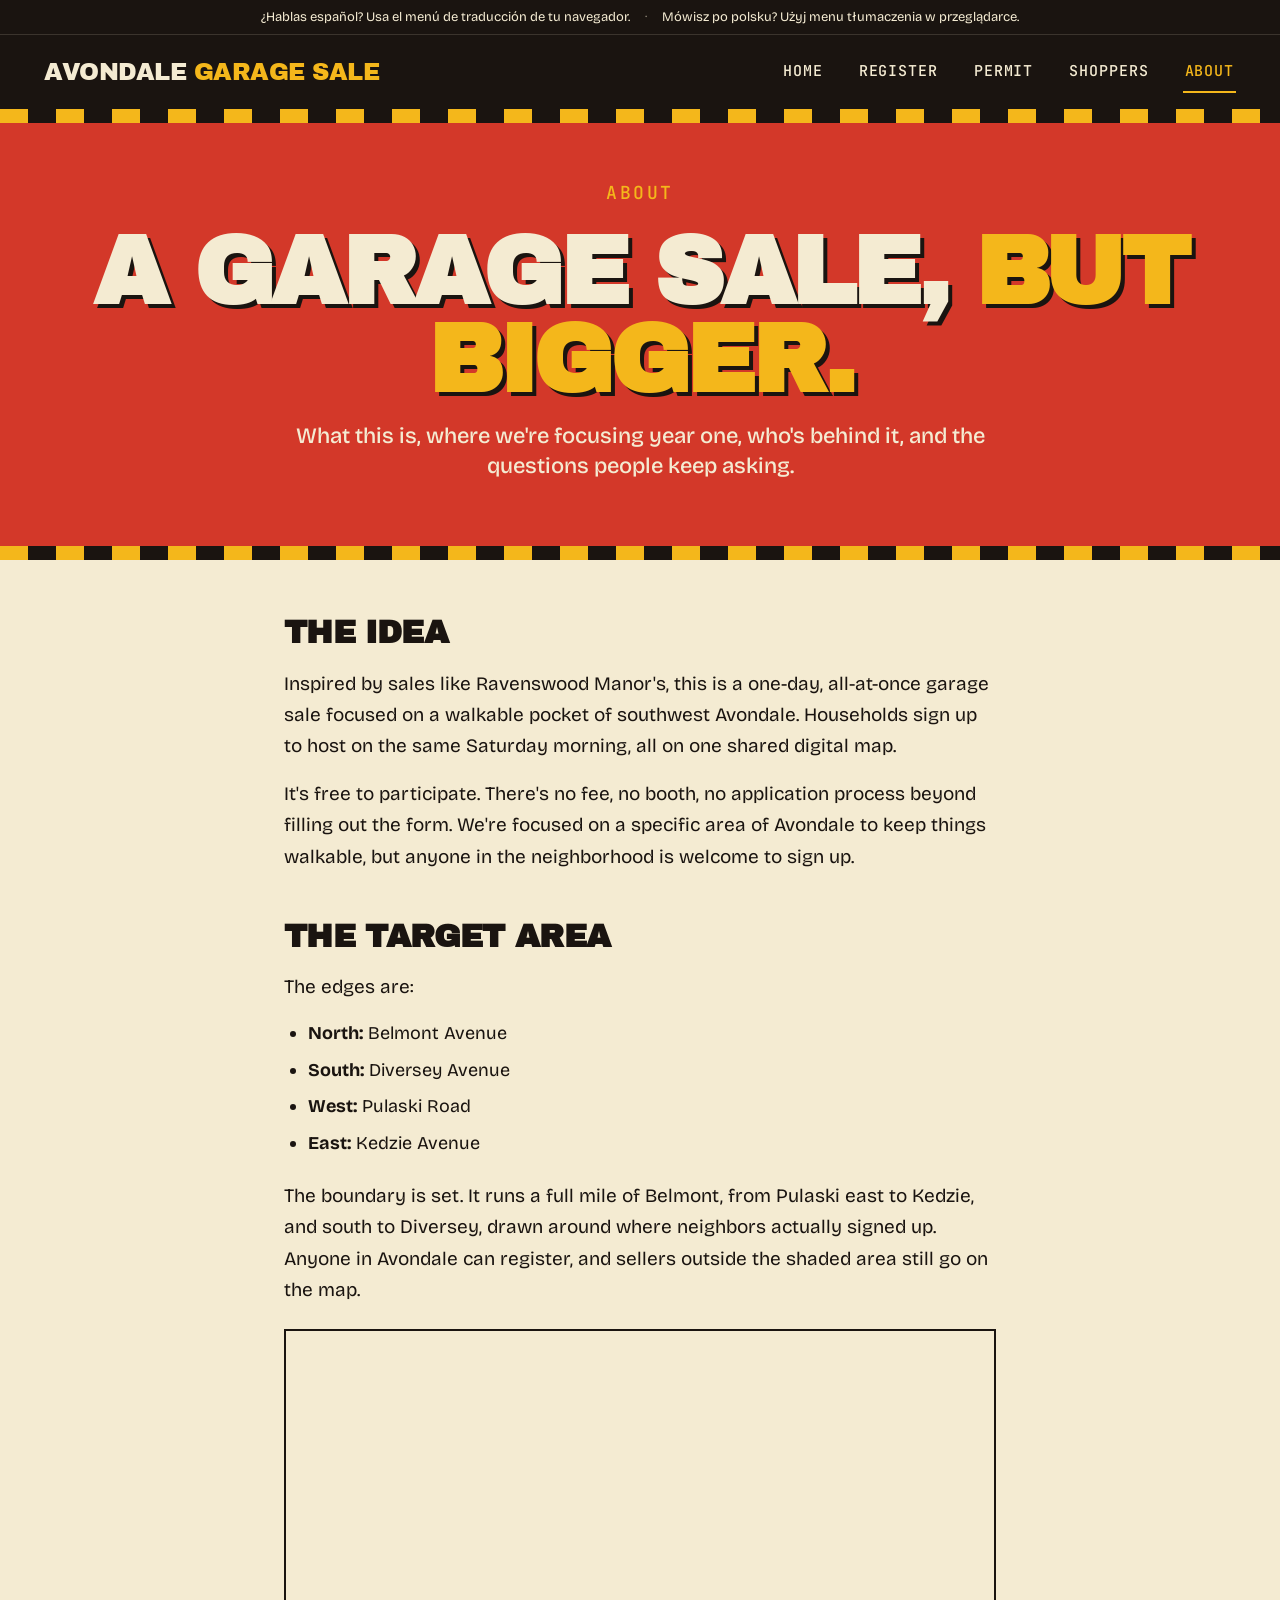
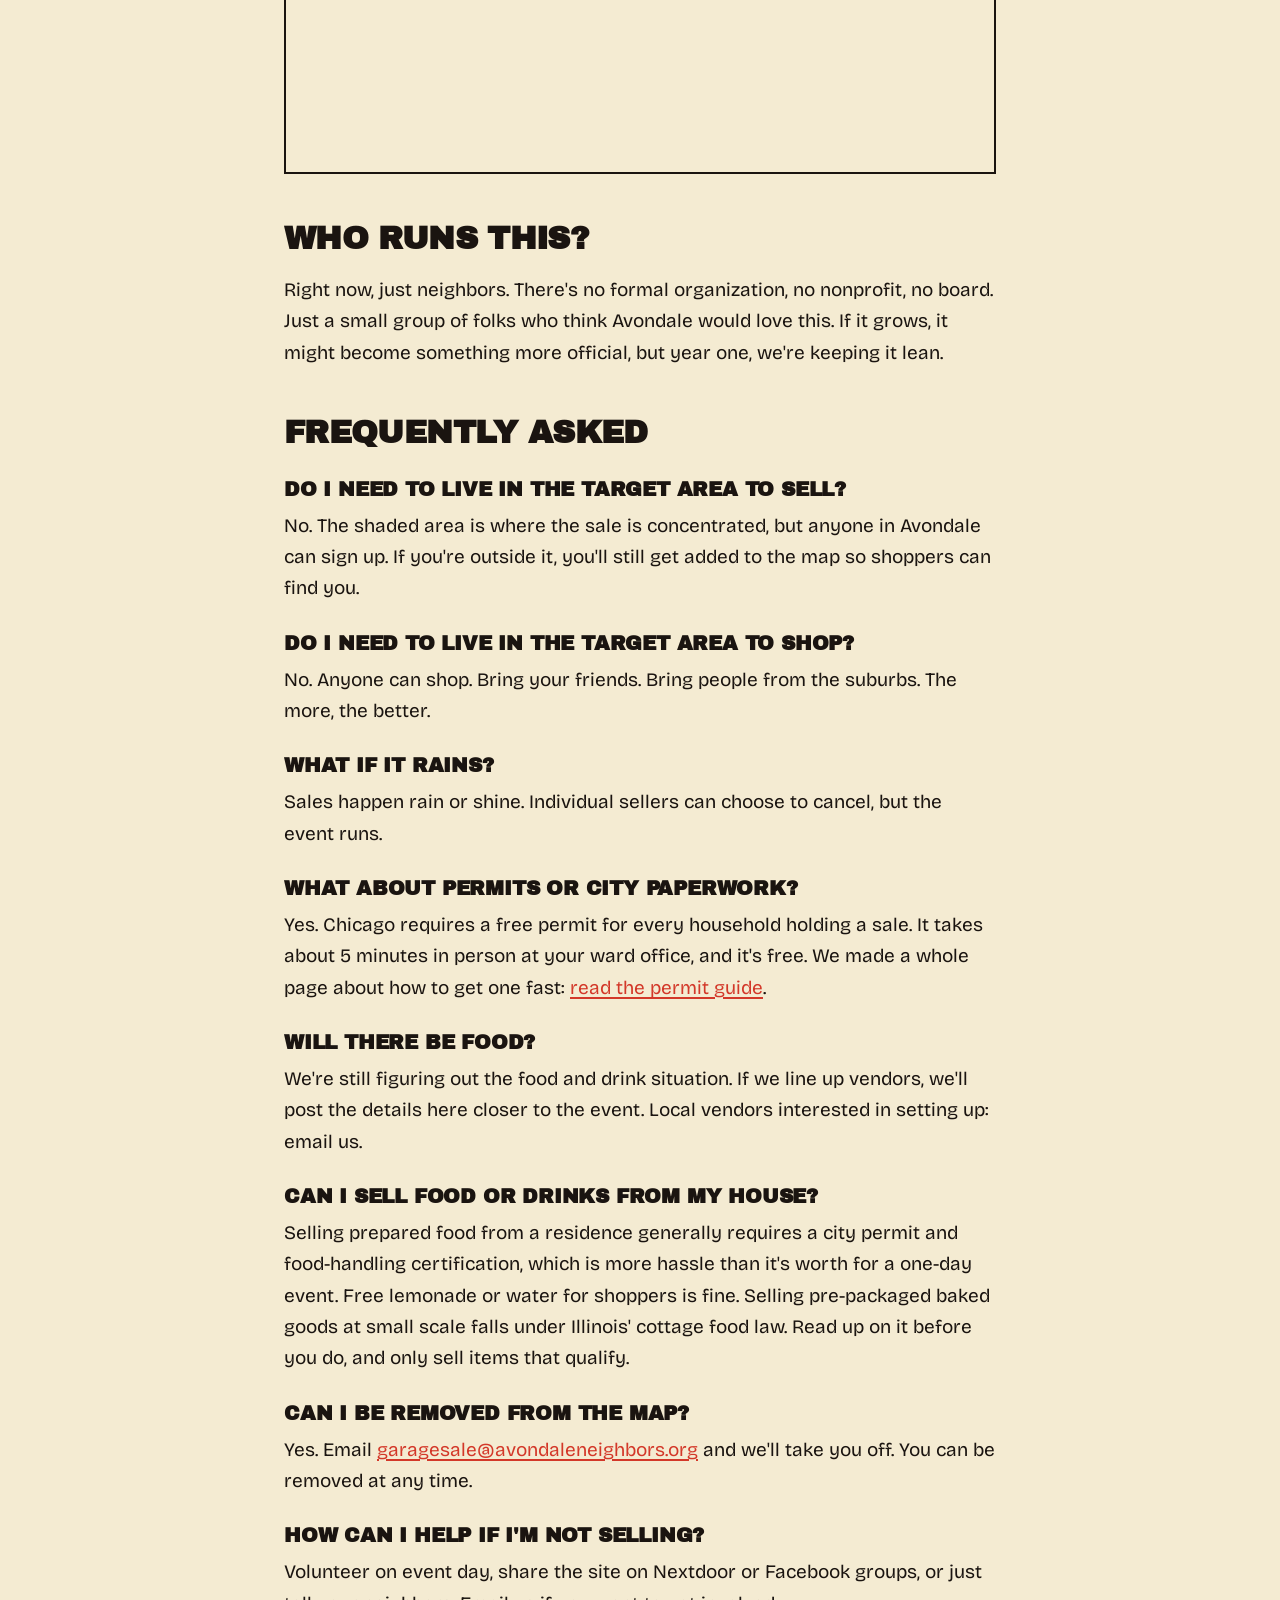
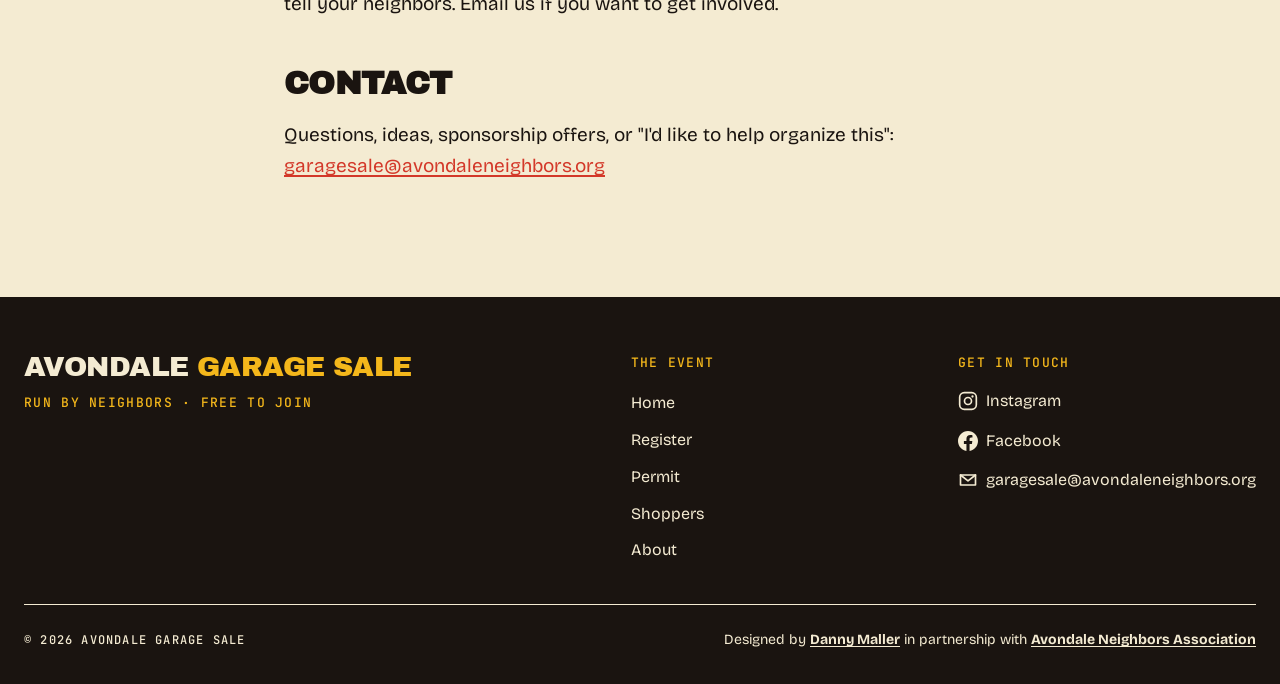
==== commit 6421f777: "copy updates." ====
--- a/about.html
+++ b/about.html
@@ -88,14 +88,14 @@
   <p>It's free to participate. There's no fee, no booth, no application process beyond filling out the form. We're focused on a specific area of Avondale to keep things walkable, but anyone in the neighborhood is welcome to sign up.</p>
 
   <h2>The target area</h2>
-  <p>We started with a smaller pocket of southwest Avondale, then redrew the boundary around where neighbors actually registered. It now stretches a full mile of Belmont, from Pulaski east to Kedzie, and south to Diversey. Still small enough to walk in a morning. The edges are:</p>
+  <p>The edges are:</p>
   <ul>
     <li><strong>North:</strong> Belmont Avenue</li>
     <li><strong>South:</strong> Diversey Avenue</li>
     <li><strong>West:</strong> Pulaski Road</li>
     <li><strong>East:</strong> Kedzie Avenue</li>
   </ul>
-  <p>The boundary is settled for this year. It's drawn around where neighbors actually signed up, and it keeps shoppers in one walkable cluster. <strong>Anyone in Avondale can register.</strong> If you're outside the shaded area, you'll still go on the map so shoppers can find you.</p>
+  <p>The boundary is set. It runs a full mile of Belmont, from Pulaski east to Kedzie, and south to Diversey, drawn around where neighbors actually signed up. Anyone in Avondale can register, and sellers outside the shaded area still go on the map.</p>
 
   <div class="map-wrap" style="margin: 24px 0 48px;">
     <div id="boundary-map" class="map-canvas" aria-label="Map of the Avondale Garage Sale boundary"></div>
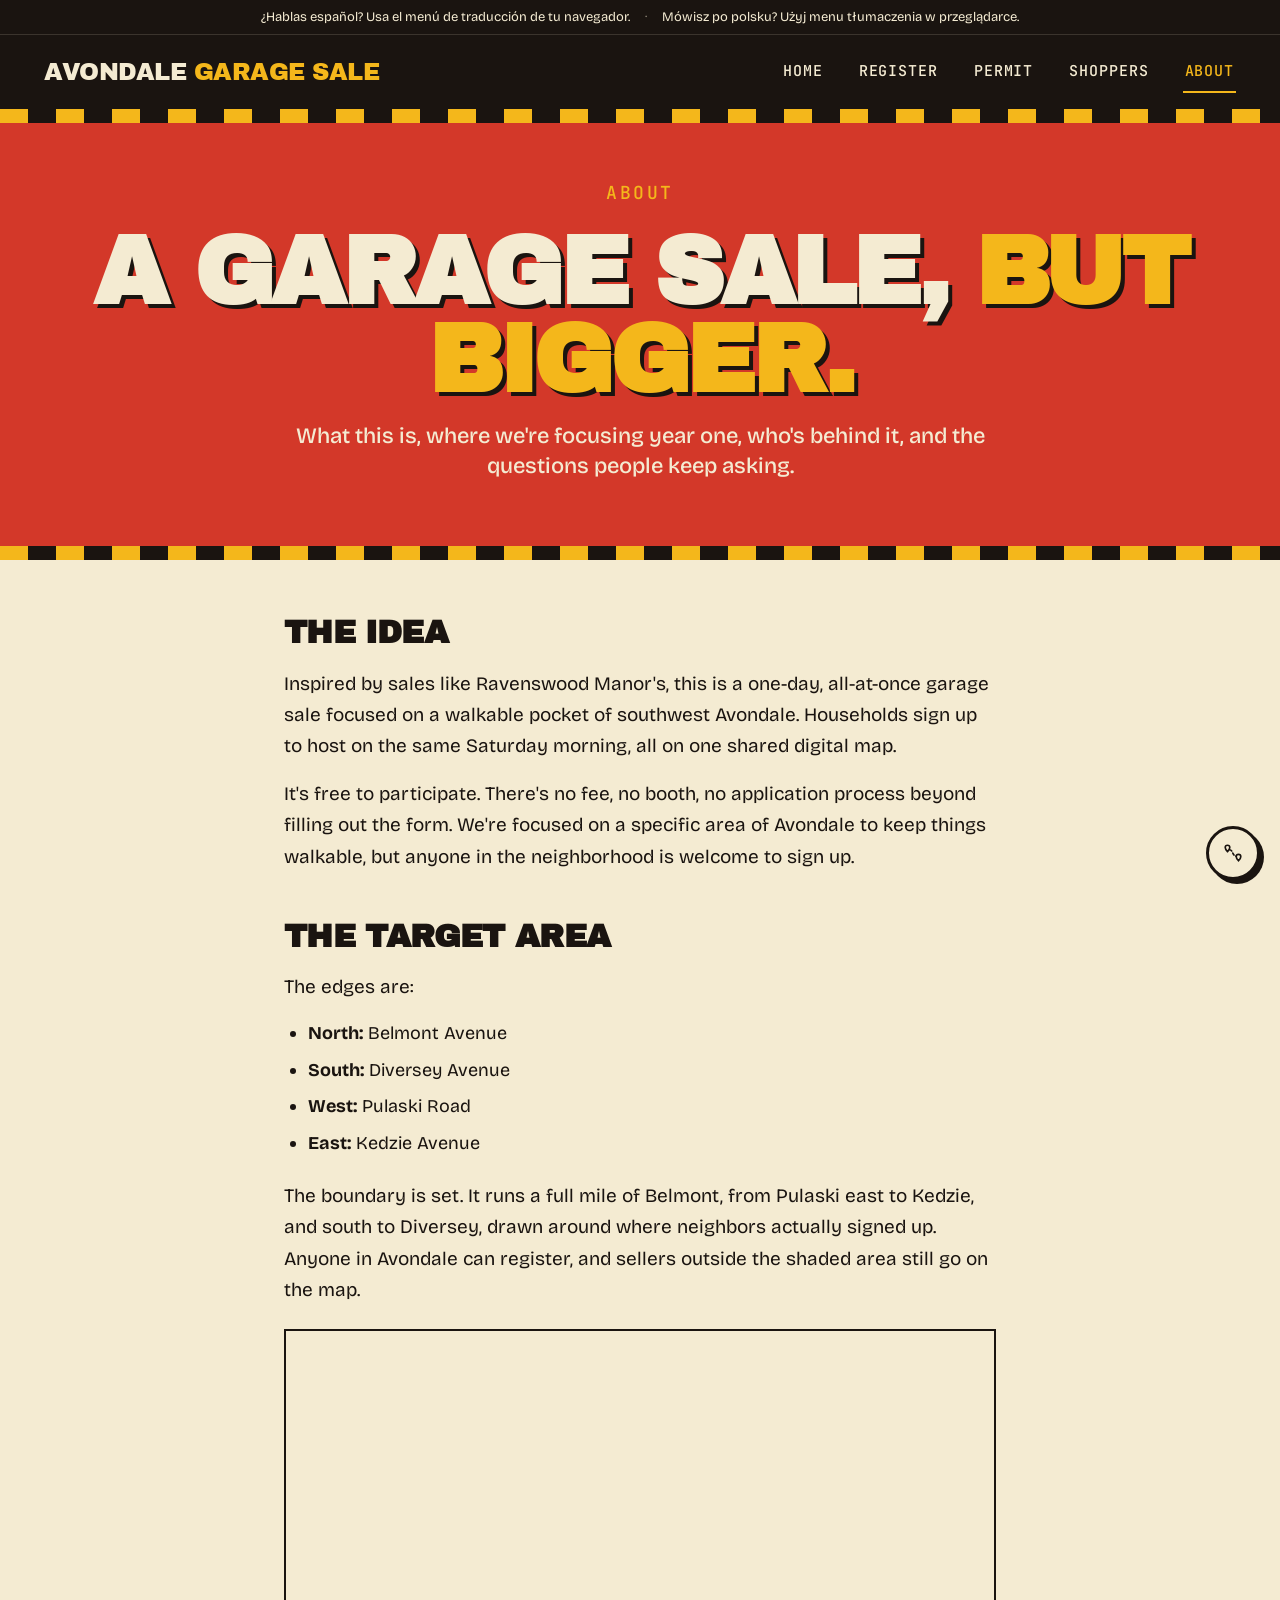
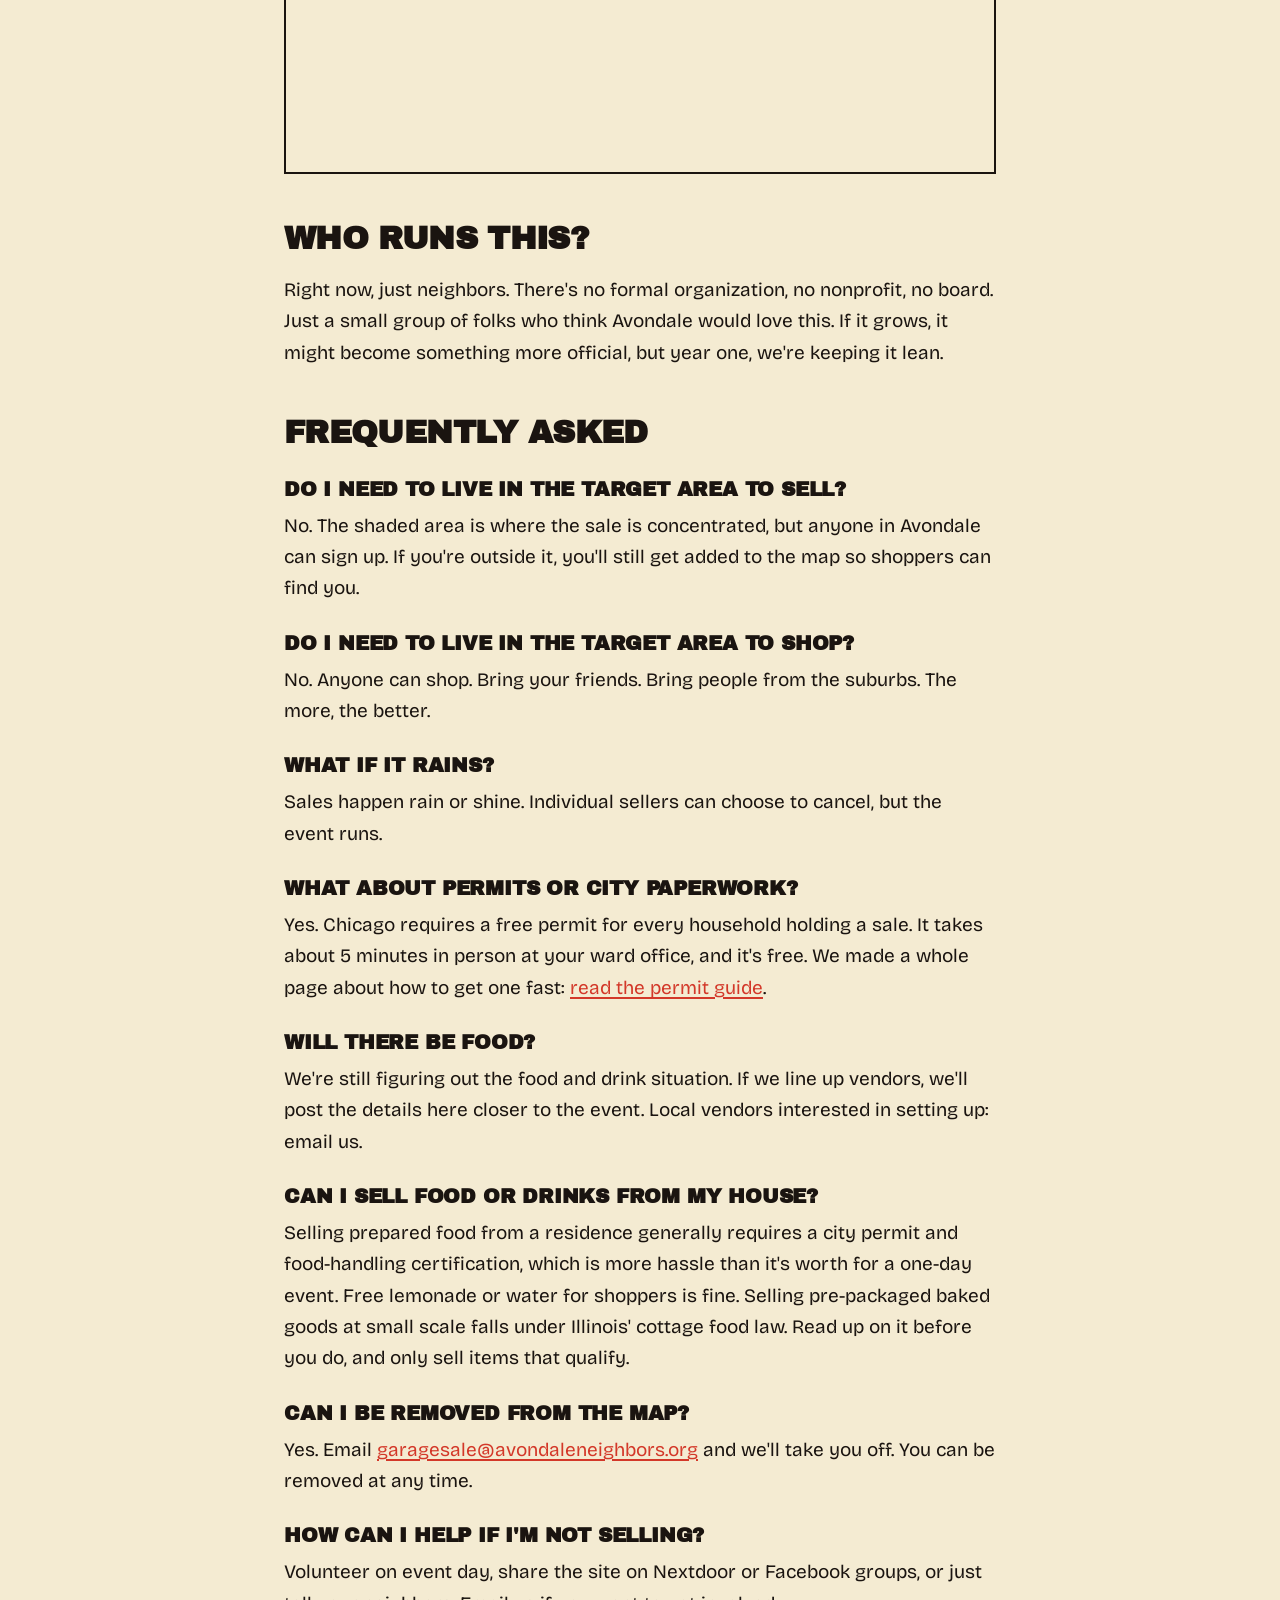
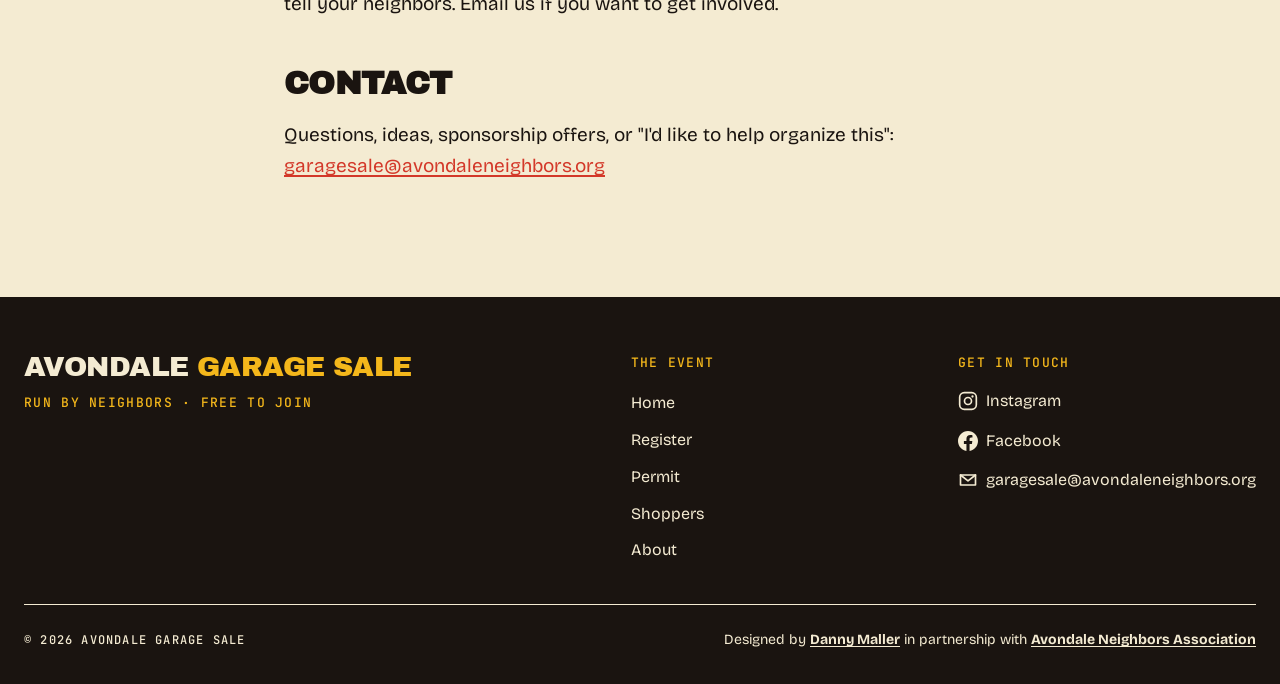
==== commit 859f6fca: "further map UI/UX changes, drag to re-order" ====
--- a/about.html
+++ b/about.html
@@ -292,12 +292,13 @@
             var el = document.createElement('div');
             el.className = 'map-park-marker';
             var cats = seller.categories || '';
-            var html = '<strong>Registered seller</strong>' + escapeHtml(seller.address) +
-              (cats ? '<span class="popup-cats">' + escapeHtml(cats) + '</span>' : '');
+            var html = window.SaleRoute.popupHtml(seller);
+            var popup = new mapboxgl.Popup({ offset: 14, closeButton: false }).setHTML(html);
             new mapboxgl.Marker({ element: el, anchor: 'center' })
               .setLngLat(seller.coords)
-              .setPopup(new mapboxgl.Popup({ offset: 18, closeButton: false }).setHTML(html))
+              .setPopup(popup)
               .addTo(map);
+            window.SaleRoute.registerMarker(seller, el, popup);
           });
         })
         .catch(function(err) {
@@ -308,5 +309,6 @@
     });
   })();
 </script>
+<script src="/route.js"></script>
 </body>
 </html>
--- a/styles.css
+++ b/styles.css
@@ -323,6 +323,10 @@
   letter-spacing: -0.03em;
   color: var(--red);
   font-variant-numeric: tabular-nums;
+  /* Reserve room for the widest value so the ticket doesn't resize while counting up. */
+  display: inline-block;
+  min-width: 3.4ch;
+  text-align: center;
 }
 
 .hero-count-label {
@@ -1022,15 +1026,17 @@
 
 /* Park marker */
 .map-park-marker {
-  width: 28px;
-  height: 28px;
+  width: 14px;
+  height: 14px;
   border-radius: 50%;
   background: var(--red);
-  border: 3px solid var(--ink);
-  box-shadow: 3px 3px 0 var(--ink);
+  border: 2px solid var(--ink);
+  box-shadow: 2px 2px 0 var(--ink);
   cursor: pointer;
 }
 .map-park-marker:hover { background: var(--yellow); }
+/* pins already added to the route read as "done" at a glance */
+.map-park-marker.is-in-route { background: var(--green); }
 
 /* Park popup */
 .map-canvas .mapboxgl-popup-content {
@@ -1620,3 +1626,381 @@
 
 .cd-cal-menu a:hover,
 .cd-cal-menu button:hover { background: var(--yellow); color: var(--ink); }
+
+
+/* ============================================================
+   ROUTE BUILDER
+   ============================================================ */
+
+/* popup actions */
+.popup-actions {
+  display: flex;
+  gap: 8px;
+  align-items: center;
+  margin-top: 10px;
+  padding-top: 9px;
+  border-top: 1px solid rgba(244, 239, 227, 0.22);
+}
+.popup-add {
+  font-family: var(--sans);
+  font-weight: 800;
+  font-size: 12px;
+  letter-spacing: .02em;
+  padding: 7px 10px;
+  background: var(--yellow);
+  color: var(--ink);
+  border: 2px solid var(--ink);
+  box-shadow: 2px 2px 0 var(--ink);
+  cursor: pointer;
+  white-space: nowrap;
+}
+.popup-add:hover { background: var(--cream); }
+.popup-add.is-added { background: var(--green); color: var(--cream); }
+.popup-add:disabled { opacity: .55; cursor: not-allowed; box-shadow: none; }
+.popup-dir {
+  font-family: var(--sans);
+  font-weight: 700;
+  font-size: 12px;
+  color: var(--cream);
+  text-decoration: underline;
+  text-underline-offset: 2px;
+  white-space: nowrap;
+}
+.popup-dir:hover { color: var(--yellow); }
+
+/* the tray */
+.route-tray {
+  position: fixed;
+  right: 20px;
+  /* --kb is set from JS when a soft keyboard is open, so the tray rides above it
+     instead of being stranded underneath. It is 0px the rest of the time. */
+  bottom: calc(20px + var(--kb, 0px));
+  z-index: 900;
+  width: 300px;
+  max-width: calc(100vw - 32px);
+  /* Never taller than the screen. The stop list is the only part that scrolls. */
+  display: flex;
+  flex-direction: column;
+  max-height: 70vh;
+  max-height: min(70dvh, 560px);
+  background: var(--cream);
+  border: 3px solid var(--ink);
+  box-shadow: 8px 8px 0 var(--ink);
+  padding: 14px;
+  font-family: var(--sans);
+}
+/* Everything except the list keeps its natural height; the list absorbs the squeeze. */
+.route-head,
+.route-empty,
+.route-add,
+.route-note,
+.route-go,
+.route-clear { flex: 0 0 auto; }
+.route-tray[hidden] { display: none; }
+
+.route-head {
+  display: flex;
+  align-items: center;
+  justify-content: space-between;
+  margin-bottom: 9px;
+}
+.route-head b {
+  font-size: 14px;
+  font-weight: 800;
+  text-transform: uppercase;
+  letter-spacing: .05em;
+  color: var(--ink);
+}
+/* Clear now lives at the bottom, out of the way of the minimize button. */
+.route-clear {
+  display: block;
+  width: 100%;
+  margin-top: 8px;
+  background: none;
+  border: 0;
+  padding: 4px 0;
+  font-family: var(--sans);
+  font-size: 12px;
+  font-weight: 700;
+  color: var(--red);
+  text-decoration: underline;
+  text-underline-offset: 2px;
+  cursor: pointer;
+}
+.route-clear[hidden] { display: none; }
+
+/* Minimize, top-right of the tray. */
+.route-min {
+  flex: 0 0 auto;
+  width: 26px;
+  height: 26px;
+  display: flex;
+  align-items: center;
+  justify-content: center;
+  background: var(--cream);
+  color: var(--ink);
+  border: 2px solid var(--ink);
+  cursor: pointer;
+  padding: 0;
+}
+.route-min:hover { background: var(--yellow); }
+
+/* Empty state + manual entry */
+.route-empty {
+  margin: 0 0 10px;
+  font-size: 12.5px;
+  line-height: 1.4;
+  color: rgba(28, 26, 23, 0.66);
+}
+.route-empty[hidden] { display: none; }
+.route-list[hidden] { display: none; }
+
+.route-add {
+  display: flex;
+  gap: 6px;
+  margin-bottom: 10px;
+}
+.route-field {
+  position: relative;
+  flex: 1 1 auto;
+  min-width: 0;
+}
+.route-add input {
+  width: 100%;
+  min-width: 0;
+  font-family: var(--sans);
+  font-size: 13px;
+  padding: 8px 9px;
+  color: var(--ink);
+  background: #fff;
+  border: 2px solid var(--ink);
+}
+.route-add input::placeholder { color: rgba(28, 26, 23, 0.45); }
+.route-add input:disabled { opacity: .5; }
+.route-add button {
+  flex: 0 0 auto;
+  font-family: var(--sans);
+  font-weight: 800;
+  font-size: 12px;
+  letter-spacing: .04em;
+  text-transform: uppercase;
+  padding: 8px 11px;
+  background: var(--ink);
+  color: var(--cream);
+  border: 2px solid var(--ink);
+  cursor: pointer;
+}
+.route-add button:hover { background: var(--red); }
+
+/* suggestions, drawn from the sellers already loaded on the map */
+.route-sugg {
+  position: absolute;
+  left: 0;
+  right: 0;
+  bottom: calc(100% + 4px);
+  z-index: 5;
+  list-style: none;
+  margin: 0;
+  padding: 0;
+  max-height: 168px;
+  overflow-y: auto;
+  background: #fff;
+  border: 2px solid var(--ink);
+  box-shadow: 3px 3px 0 var(--ink);
+}
+.route-sugg[hidden] { display: none; }
+.route-sugg li {
+  padding: 7px 9px;
+  cursor: pointer;
+  border-bottom: 1px solid rgba(28, 26, 23, 0.1);
+}
+.route-sugg li:last-child { border-bottom: 0; }
+.route-sugg li:hover,
+.route-sugg li.is-active { background: var(--yellow); }
+.route-sugg b {
+  display: block;
+  font-size: 13px;
+  font-weight: 700;
+  color: var(--ink);
+  line-height: 1.25;
+}
+.route-sugg i {
+  display: block;
+  font-style: normal;
+  font-size: 11px;
+  color: rgba(28, 26, 23, 0.6);
+  margin-top: 1px;
+  line-height: 1.25;
+  overflow: hidden;
+  text-overflow: ellipsis;
+  white-space: nowrap;
+}
+
+/* The launcher circle, lower right. Shown whenever the tray is collapsed. */
+.route-fab {
+  position: fixed;
+  right: 20px;
+  bottom: 20px;
+  z-index: 900;
+  width: 54px;
+  height: 54px;
+  border-radius: 50%;
+  display: flex;
+  align-items: center;
+  justify-content: center;
+  background: var(--cream);
+  color: var(--ink);
+  border: 3px solid var(--ink);
+  box-shadow: 4px 4px 0 var(--ink);
+  cursor: pointer;
+  padding: 0;
+}
+.route-fab:hover { background: var(--yellow); }
+.route-fab[hidden] { display: none; }
+.route-fab.has-stops { background: var(--yellow); }
+
+.route-badge {
+  position: absolute;
+  top: -7px;
+  right: -7px;
+  min-width: 22px;
+  height: 22px;
+  padding: 0 5px;
+  border-radius: 11px;
+  background: var(--red);
+  color: var(--cream);
+  border: 2px solid var(--ink);
+  font-family: var(--sans);
+  font-size: 11px;
+  font-weight: 800;
+  line-height: 18px;
+  text-align: center;
+}
+.route-badge[hidden] { display: none; }
+
+.route-go:disabled { opacity: .45; cursor: not-allowed; box-shadow: none; }
+
+.route-list {
+  list-style: none;
+  margin: 0 0 9px;
+  padding: 0;
+  flex: 1 1 auto;
+  min-height: 0;            /* required, or a flex child refuses to shrink */
+  overflow-y: auto;
+  -webkit-overflow-scrolling: touch;
+  overscroll-behavior: contain;   /* don't scroll the page behind the tray */
+}
+.route-list li {
+  display: flex;
+  align-items: center;
+  gap: 6px;
+  padding: 5px 0;
+  border-bottom: 1px solid rgba(28, 26, 23, 0.12);
+  background: var(--cream);
+}
+.route-list li:last-child { border-bottom: 0; }
+/* drag handle */
+.route-grip {
+  flex: 0 0 auto;
+  display: flex;
+  align-items: center;
+  justify-content: center;
+  width: 18px;
+  height: 24px;
+  padding: 0;
+  background: none;
+  border: 0;
+  color: rgba(28, 26, 23, 0.42);
+  cursor: grab;
+  touch-action: none;          /* the drag owns the gesture, not the scroller */
+}
+.route-grip:hover { color: var(--ink); }
+.route-grip:active { cursor: grabbing; }
+.route-grip svg { fill: currentColor; display: block; }
+.route-grip:focus-visible {
+  outline: 2px solid var(--ink);
+  outline-offset: 1px;
+  color: var(--ink);
+}
+
+.route-list li.is-dragging {
+  background: var(--yellow);
+  box-shadow: 2px 2px 0 var(--ink);
+  border-bottom-color: transparent;
+}
+/* while a row is moving, don't let text get selected under the pointer */
+.route-tray.is-reordering { user-select: none; -webkit-user-select: none; }
+
+.route-n {
+  flex: 0 0 auto;
+  width: 19px; height: 19px;
+  border-radius: 50%;
+  background: var(--ink);
+  color: var(--cream);
+  font-size: 11px;
+  font-weight: 800;
+  line-height: 19px;
+  text-align: center;
+}
+.route-addr {
+  flex: 1 1 auto;
+  font-size: 13px;
+  font-weight: 600;
+  color: var(--ink);
+  line-height: 1.25;
+}
+.route-remove {
+  flex: 0 0 auto;
+  background: none;
+  border: 0;
+  font-size: 17px;
+  line-height: 1;
+  color: var(--ink);
+  opacity: .5;
+  cursor: pointer;
+  padding: 2px 4px;
+}
+.route-remove:hover { opacity: 1; color: var(--red); }
+
+.route-note {
+  margin: 0 0 10px;
+  font-size: 11.5px;
+  line-height: 1.35;
+  color: rgba(28, 26, 23, 0.62);
+}
+.route-note.is-full { color: var(--red); font-weight: 700; }
+
+.route-go {
+  display: block;
+  width: 100%;
+  font-family: var(--sans);
+  font-weight: 800;
+  font-size: 13px;
+  letter-spacing: .03em;
+  text-transform: uppercase;
+  padding: 11px 12px;
+  background: var(--yellow);
+  color: var(--ink);
+  border: 2px solid var(--ink);
+  box-shadow: 3px 3px 0 var(--ink);
+  cursor: pointer;
+}
+.route-go:hover { background: var(--green); color: var(--cream); }
+
+@media (max-width: 640px) {
+  .route-tray {
+    left: 12px;
+    right: 12px;
+    width: auto;
+    /* clear the home-bar / notch, and ride above the keyboard when it opens */
+    bottom: calc(12px + env(safe-area-inset-bottom, 0px) + var(--kb, 0px));
+    max-height: min(62dvh, 440px);
+    padding: 12px;
+    box-shadow: 5px 5px 0 var(--ink);
+  }
+  .route-fab {
+    right: 14px;
+    bottom: calc(14px + env(safe-area-inset-bottom, 0px));
+  }
+  .route-sugg { max-height: 140px; }
+}
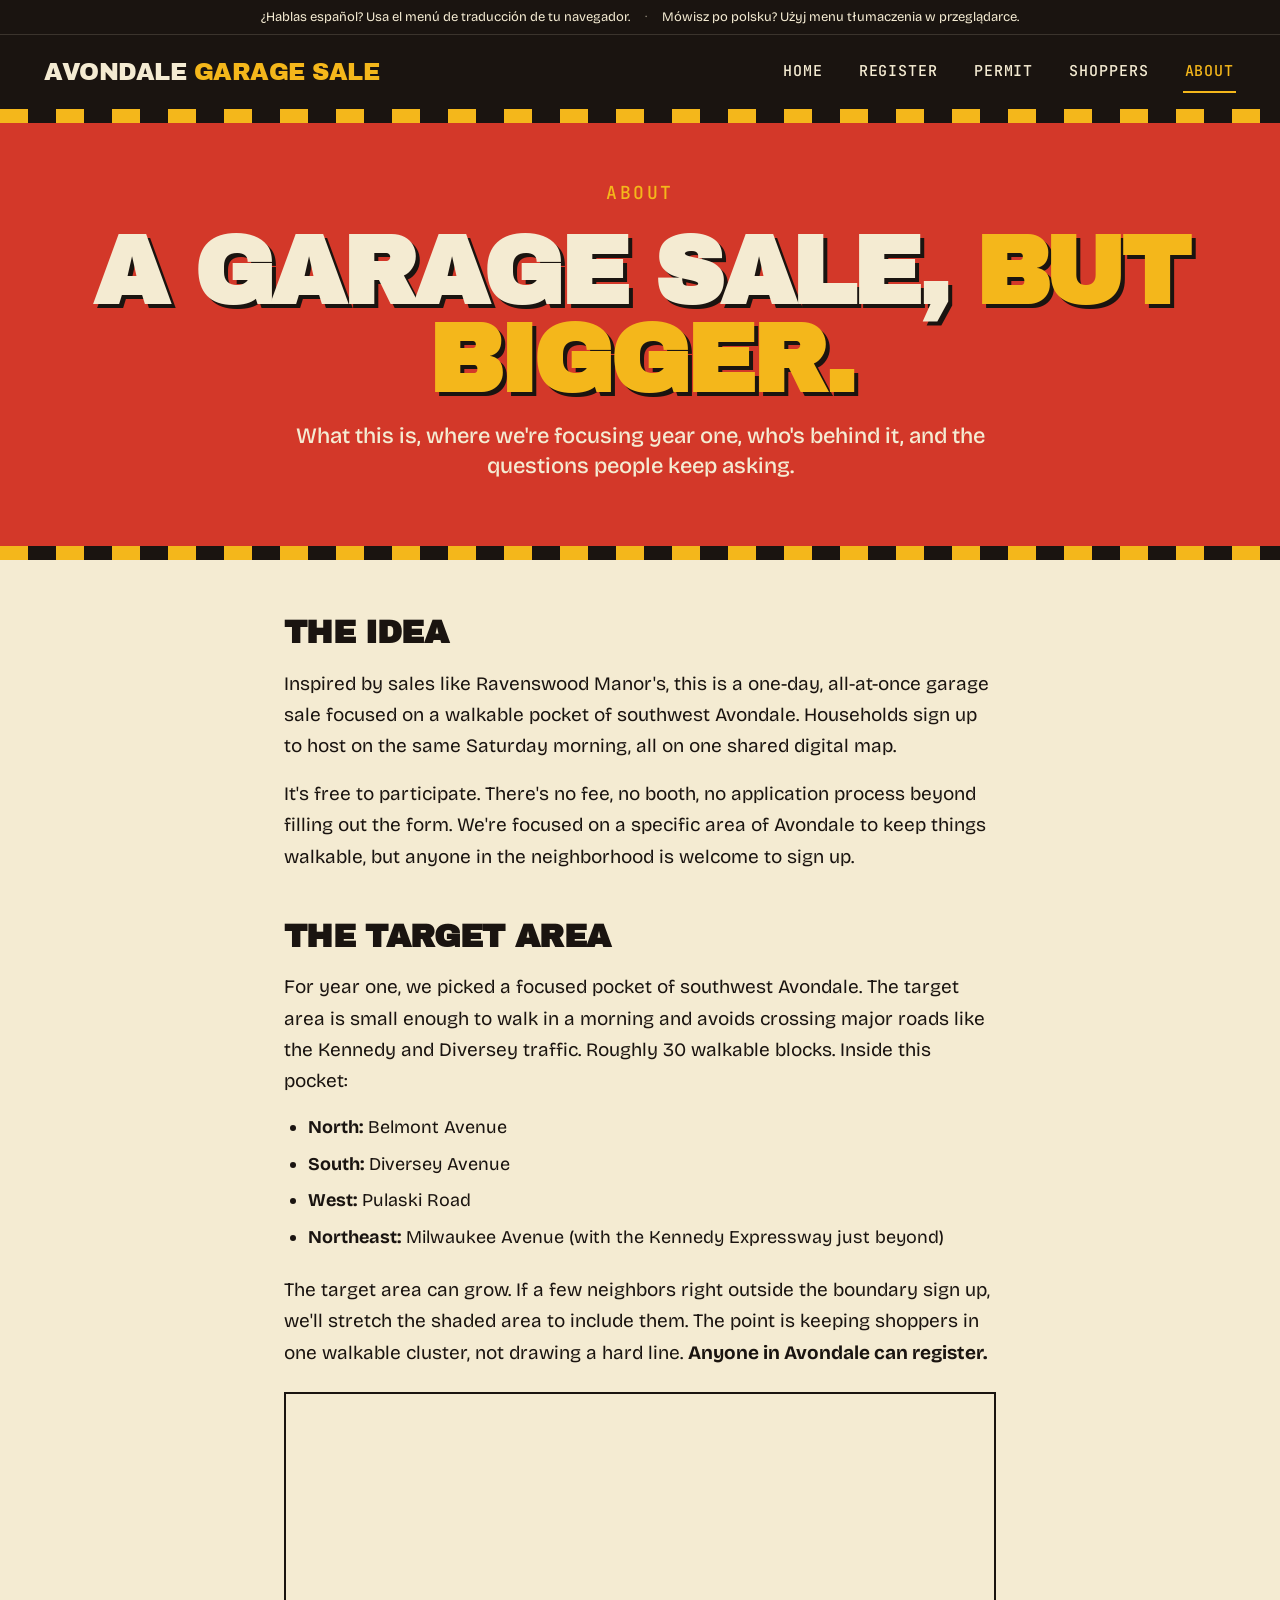
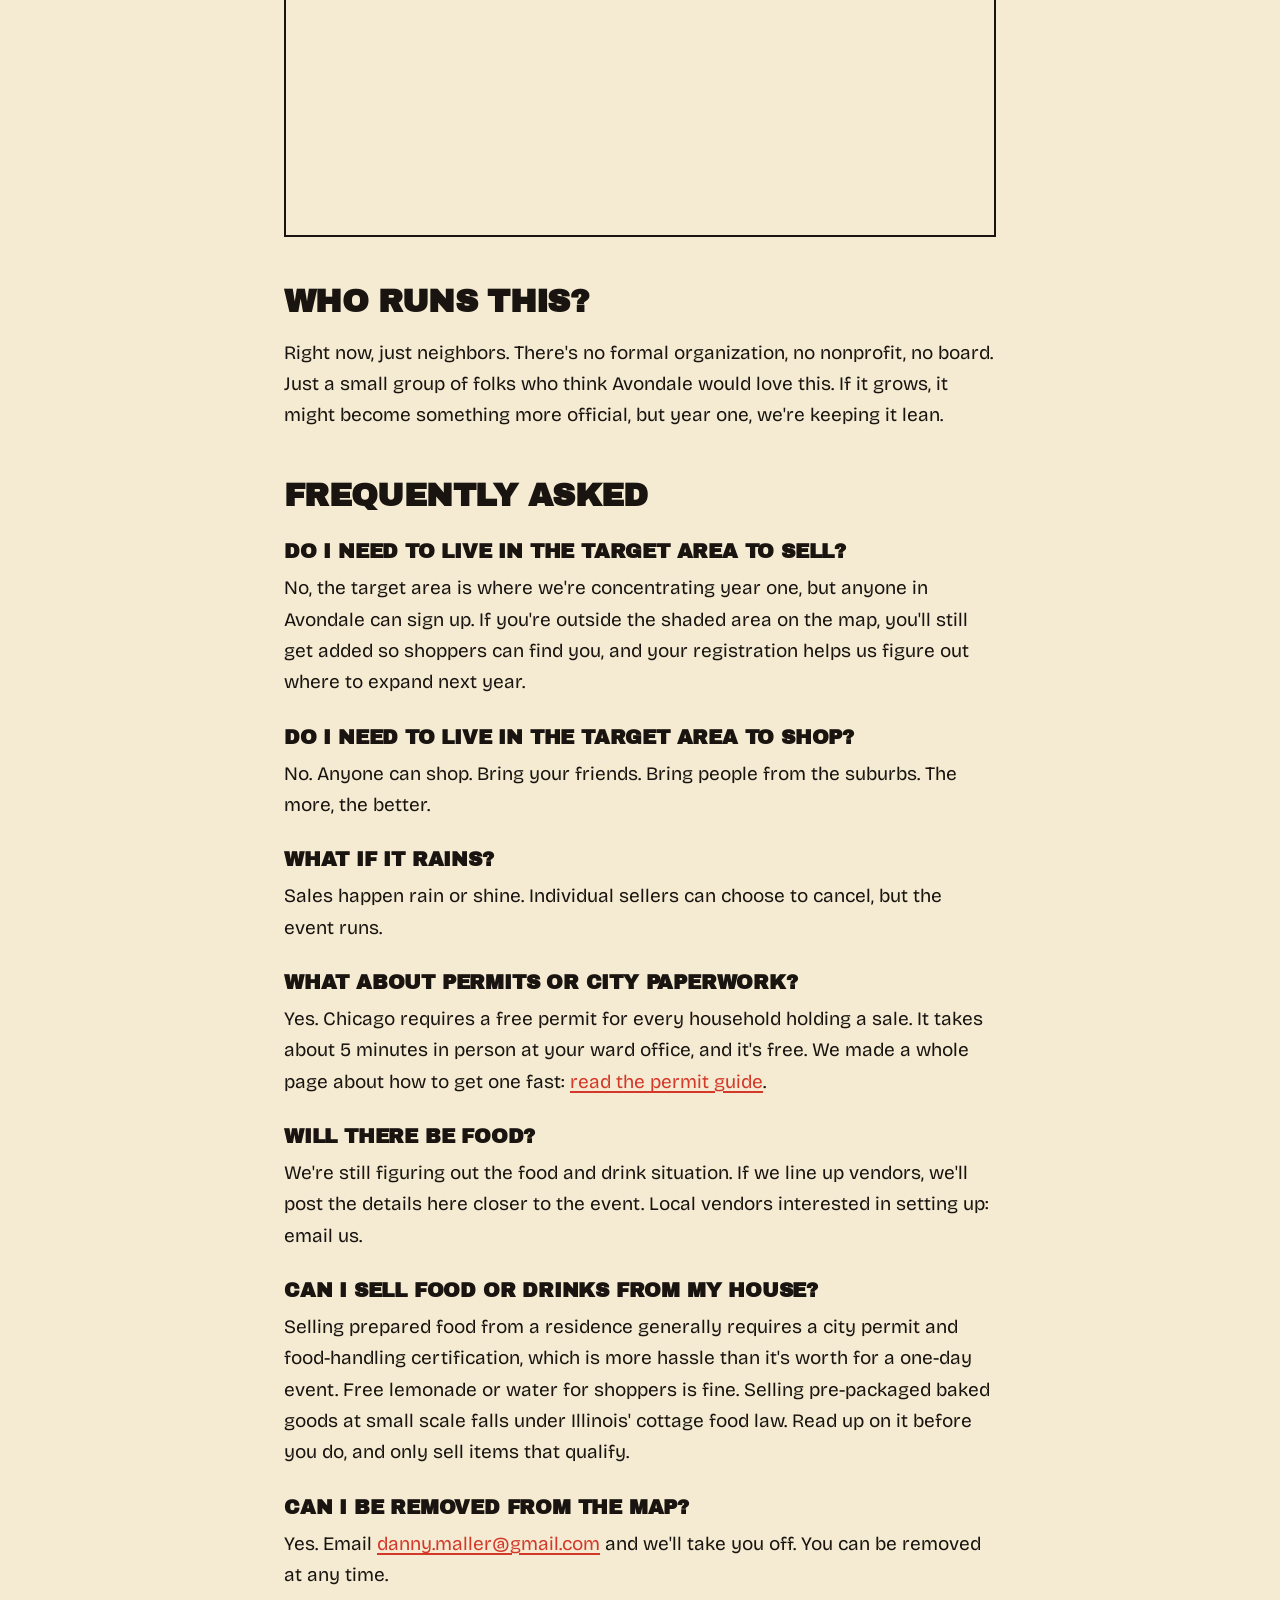
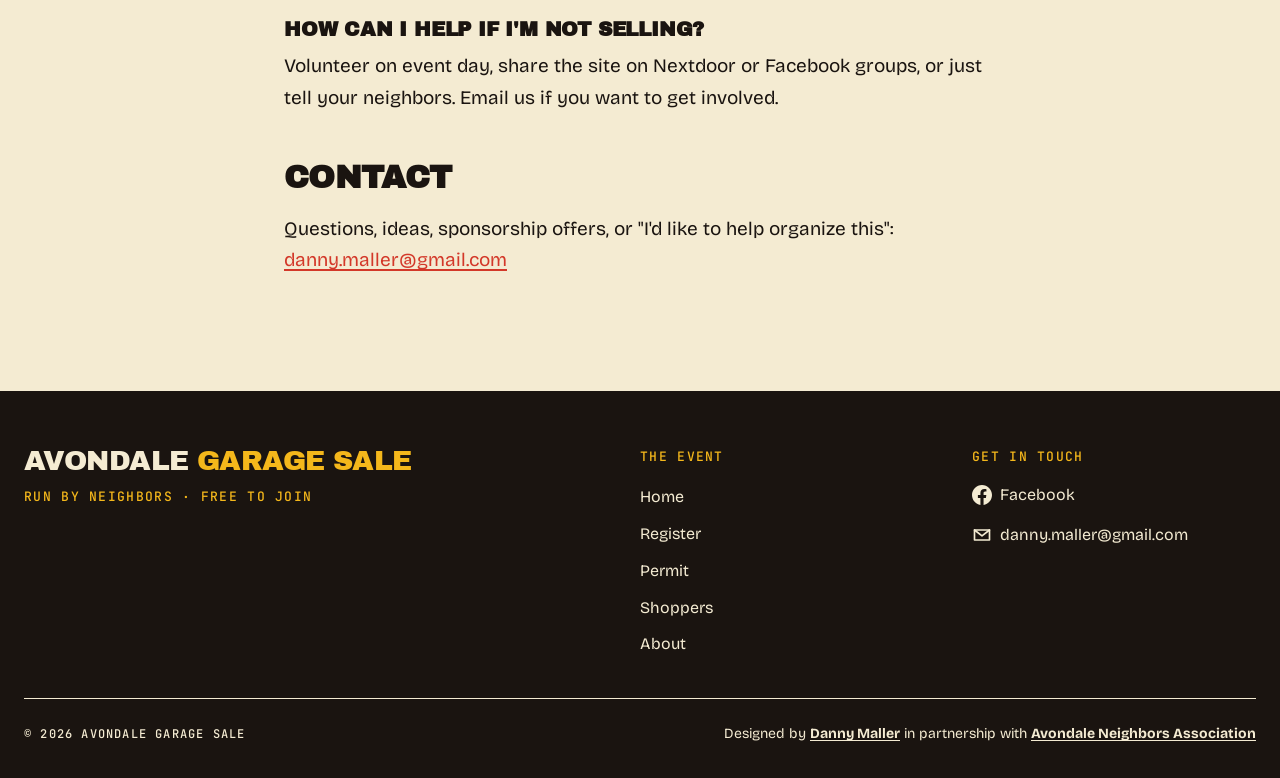
==== commit 6b7f8184: "hot fix on map tracking events" ====
--- a/about.html
+++ b/about.html
@@ -20,6 +20,10 @@
   function gtag(){dataLayer.push(arguments);}
   gtag('js', new Date());
   gtag('config', 'G-PTKY9ETJE0');
+  // Helper for custom events. Never throws, even if gtag is blocked.
+  window.track = function(name, params) {
+    try { gtag('event', name, params || {}); } catch (e) {}
+  };
 </script>
 <meta property="og:type" content="website">
 <meta property="og:url" content="https://garagesale.avondaleneighbors.org/about">
@@ -88,14 +92,14 @@
   <p>It's free to participate. There's no fee, no booth, no application process beyond filling out the form. We're focused on a specific area of Avondale to keep things walkable, but anyone in the neighborhood is welcome to sign up.</p>
 
   <h2>The target area</h2>
-  <p>The edges are:</p>
+  <p>For year one, we picked a focused pocket of southwest Avondale. The target area is small enough to walk in a morning and avoids crossing major roads like the Kennedy and Diversey traffic. Roughly 30 walkable blocks. Inside this pocket:</p>
   <ul>
     <li><strong>North:</strong> Belmont Avenue</li>
     <li><strong>South:</strong> Diversey Avenue</li>
     <li><strong>West:</strong> Pulaski Road</li>
-    <li><strong>East:</strong> Kedzie Avenue</li>
+    <li><strong>Northeast:</strong> Milwaukee Avenue (with the Kennedy Expressway just beyond)</li>
   </ul>
-  <p>The boundary is set. It runs a full mile of Belmont, from Pulaski east to Kedzie, and south to Diversey, drawn around where neighbors actually signed up. Anyone in Avondale can register, and sellers outside the shaded area still go on the map.</p>
+  <p>The target area can grow. If a few neighbors right outside the boundary sign up, we'll stretch the shaded area to include them. The point is keeping shoppers in one walkable cluster, not drawing a hard line. <strong>Anyone in Avondale can register.</strong></p>
 
   <div class="map-wrap" style="margin: 24px 0 48px;">
     <div id="boundary-map" class="map-canvas" aria-label="Map of the Avondale Garage Sale boundary"></div>
@@ -107,7 +111,7 @@
   <h2>Frequently asked</h2>
 
   <h3>Do I need to live in the target area to sell?</h3>
-  <p>No. The shaded area is where the sale is concentrated, but anyone in Avondale can sign up. If you're outside it, you'll still get added to the map so shoppers can find you.</p>
+  <p>No, the target area is where we're concentrating year one, but anyone in Avondale can sign up. If you're outside the shaded area on the map, you'll still get added so shoppers can find you, and your registration helps us figure out where to expand next year.</p>
 
   <h3>Do I need to live in the target area to shop?</h3>
   <p>No. Anyone can shop. Bring your friends. Bring people from the suburbs. The more, the better.</p>
@@ -125,13 +129,13 @@
   <p>Selling prepared food from a residence generally requires a city permit and food-handling certification, which is more hassle than it's worth for a one-day event. Free lemonade or water for shoppers is fine. Selling pre-packaged baked goods at small scale falls under Illinois' cottage food law. Read up on it before you do, and only sell items that qualify.</p>
 
   <h3>Can I be removed from the map?</h3>
-  <p>Yes. Email <a href="mailto:garagesale@avondaleneighbors.org">garagesale@avondaleneighbors.org</a> and we'll take you off. You can be removed at any time.</p>
+  <p>Yes. Email <a href="mailto:danny.maller@gmail.com">danny.maller@gmail.com</a> and we'll take you off. You can be removed at any time.</p>
 
   <h3>How can I help if I'm not selling?</h3>
   <p>Volunteer on event day, share the site on Nextdoor or Facebook groups, or just tell your neighbors. Email us if you want to get involved.</p>
 
   <h2>Contact</h2>
-  <p>Questions, ideas, sponsorship offers, or "I'd like to help organize this":<br><a href="mailto:garagesale@avondaleneighbors.org">garagesale@avondaleneighbors.org</a></p>
+  <p>Questions, ideas, sponsorship offers, or "I'd like to help organize this":<br><a href="mailto:danny.maller@gmail.com">danny.maller@gmail.com</a></p>
 
 </main>
 
@@ -155,16 +159,6 @@
       <h4>Get in touch</h4>
       <ul>
         <li>
-          <a href="https://www.instagram.com/avondalegaragesale/" target="_blank" rel="noopener" class="social-icon" aria-label="Follow on Instagram">
-            <svg viewBox="0 0 24 24" xmlns="http://www.w3.org/2000/svg" aria-hidden="true" focusable="false">
-              <rect x="2" y="2" width="20" height="20" rx="5.5" fill="none" stroke="currentColor" stroke-width="2"/>
-              <circle cx="12" cy="12" r="4.2" fill="none" stroke="currentColor" stroke-width="2"/>
-              <circle cx="17.4" cy="6.6" r="1.4" fill="currentColor"/>
-            </svg>
-            <span class="social-icon-label">Instagram</span>
-          </a>
-        </li>
-        <li>
           <a href="https://www.facebook.com/share/1H7Sde6Nrx/" target="_blank" rel="noopener" class="social-icon" aria-label="Follow on Facebook">
             <svg viewBox="0 0 24 24" xmlns="http://www.w3.org/2000/svg" aria-hidden="true" focusable="false">
               <path fill="currentColor" d="M24 12.073C24 5.405 18.627 0 12 0S0 5.405 0 12.073C0 18.1 4.388 23.094 10.125 24v-8.437H7.078v-3.49h3.047V9.41c0-3.017 1.792-4.683 4.533-4.683 1.312 0 2.686.235 2.686.235v2.962h-1.513c-1.491 0-1.956.93-1.956 1.886v2.262h3.328l-.532 3.49h-2.796V24C19.612 23.094 24 18.1 24 12.073z"/>
@@ -173,12 +167,12 @@
           </a>
         </li>
         <li>
-          <a href="mailto:garagesale@avondaleneighbors.org" class="social-icon" aria-label="Email garagesale@avondaleneighbors.org">
+          <a href="mailto:danny.maller@gmail.com" class="social-icon" aria-label="Email Danny">
             <svg viewBox="0 0 24 24" xmlns="http://www.w3.org/2000/svg" aria-hidden="true" focusable="false">
               <path fill="none" stroke="currentColor" stroke-width="2" stroke-linejoin="round" d="M3 6h18v12H3z"/>
               <path fill="none" stroke="currentColor" stroke-width="2" stroke-linecap="round" stroke-linejoin="round" d="M3 6l9 7 9-7"/>
             </svg>
-            <span class="social-icon-label">garagesale@avondaleneighbors.org</span>
+            <span class="social-icon-label">danny.maller@gmail.com</span>
           </a>
         </li>
       </ul>
@@ -224,8 +218,8 @@
 
     var boundary = [
       [-87.7272, 41.9391], // NW: Belmont & Pulaski
-      [-87.7077, 41.9393], // NE: Belmont & Kedzie
-      [-87.7076, 41.9320], // SE: Diversey & Kedzie
+      [-87.7238, 41.9392], // NE: Belmont & Milwaukee
+      [-87.7118, 41.9319], // SE: Diversey & Milwaukee
       [-87.7271, 41.9317], // SW: Diversey & Pulaski
       [-87.7272, 41.9391]
     ];
@@ -233,8 +227,8 @@
     var map = new mapboxgl.Map({
       container: 'boundary-map',
       style: 'mapbox://styles/mapbox/light-v11',
-      center: [-87.7175, 41.9355],
-      zoom: 13.1,
+      center: [-87.7195, 41.9355],
+      zoom: 13.2,
       attributionControl: { compact: true }
     });
 
@@ -292,13 +286,15 @@
             var el = document.createElement('div');
             el.className = 'map-park-marker';
             var cats = seller.categories || '';
-            var html = window.SaleRoute.popupHtml(seller);
-            var popup = new mapboxgl.Popup({ offset: 14, closeButton: false }).setHTML(html);
+            var html = '<strong>Registered seller</strong>' + escapeHtml(seller.address) +
+              (cats ? '<span class="popup-cats">' + escapeHtml(cats) + '</span>' : '');
+            el.addEventListener('click', function() {
+              track('map_marker_tap', { seller_address: seller.address, page: 'about' });
+            });
             new mapboxgl.Marker({ element: el, anchor: 'center' })
               .setLngLat(seller.coords)
-              .setPopup(popup)
+              .setPopup(new mapboxgl.Popup({ offset: 18, closeButton: false }).setHTML(html))
               .addTo(map);
-            window.SaleRoute.registerMarker(seller, el, popup);
           });
         })
         .catch(function(err) {
@@ -309,6 +305,25 @@
     });
   })();
 </script>
-<script src="/route.js"></script>
+
+<script>
+  // Site-wide click events: CTAs, email links, and links inside map popups.
+  (function() {
+    var PAGE = 'about';
+    document.addEventListener('click', function(e) {
+      if (!e.target || !e.target.closest) return;
+      var cta = e.target.closest('[data-cta]');
+      if (cta) track('cta_click', { cta_id: cta.getAttribute('data-cta'), page: PAGE });
+      var mail = e.target.closest('a[href^="mailto:"]');
+      if (mail) track('email_click', { page: PAGE });
+      var pop = e.target.closest('.mapboxgl-popup a');
+      if (pop) {
+        var href = pop.getAttribute('href') || '';
+        var isMaps = /google\.[^\/]+\/maps|maps\.app\.goo\.gl|maps\.apple\.com/i.test(href);
+        track(isMaps ? 'open_directions' : 'seller_popup_link', { link_url: href, page: PAGE });
+      }
+    });
+  })();
+</script>
 </body>
 </html>
--- a/styles.css
+++ b/styles.css
@@ -1026,12 +1026,12 @@
 
 /* Park marker */
 .map-park-marker {
-  width: 14px;
-  height: 14px;
+  width: 18px;
+  height: 18px;
   border-radius: 50%;
   background: var(--red);
   border: 2px solid var(--ink);
-  box-shadow: 2px 2px 0 var(--ink);
+  box-shadow: 3px 3px 0 var(--ink);
   cursor: pointer;
 }
 .map-park-marker:hover { background: var(--yellow); }
@@ -1108,6 +1108,15 @@
 .map-filter-chip.is-active {
   background: var(--ink);
   color: var(--yellow);
+}
+
+/* The map frame clips at its edges (overflow:hidden), so the popup must stay
+   narrow enough to live inside it, especially on a phone. */
+.map-canvas .mapboxgl-popup { max-width: 260px !important; }
+.map-canvas .mapboxgl-popup-content { max-width: 260px; }
+@media (max-width: 600px) {
+  .map-canvas .mapboxgl-popup { max-width: 210px !important; }
+  .map-canvas .mapboxgl-popup-content { max-width: 210px; padding: 12px 13px; }
 }
 
 /* Categories line inside the dark seller popup */
@@ -1633,8 +1642,20 @@
    ============================================================ */
 
 /* popup actions */
+/* Hours line inside the dark seller popup. */
+.map-canvas .mapboxgl-popup-content .popup-hours {
+  display: block;
+  margin-top: 5px;
+  font-family: var(--sans);
+  font-weight: 600;
+  font-size: 12.5px;
+  line-height: 1.4;
+  color: var(--yellow);
+}
+
 .popup-actions {
   display: flex;
+  flex-wrap: wrap;          /* wrap rather than force the popup wider than the map */
   gap: 8px;
   align-items: center;
   margin-top: 10px;
@@ -1652,7 +1673,6 @@
   border: 2px solid var(--ink);
   box-shadow: 2px 2px 0 var(--ink);
   cursor: pointer;
-  white-space: nowrap;
 }
 .popup-add:hover { background: var(--cream); }
 .popup-add.is-added { background: var(--green); color: var(--cream); }
@@ -1664,7 +1684,6 @@
   color: var(--cream);
   text-decoration: underline;
   text-underline-offset: 2px;
-  white-space: nowrap;
 }
 .popup-dir:hover { color: var(--yellow); }
 
@@ -1878,7 +1897,7 @@
 }
 .route-badge[hidden] { display: none; }
 
-.route-go:disabled { opacity: .45; cursor: not-allowed; box-shadow: none; }
+
 
 .route-list {
   list-style: none;
@@ -1923,13 +1942,43 @@
   color: var(--ink);
 }
 
+/* Rows getting out of the way glide. The row under the finger must NOT have a
+   transition, or it would lag behind the pointer. */
+.route-list li.is-shifting {
+  transition: transform 190ms cubic-bezier(0.2, 0.8, 0.25, 1);
+  will-change: transform;
+}
+
+/* The lift: picked up off the page and following the pointer 1:1. */
 .route-list li.is-dragging {
-  background: var(--yellow);
-  box-shadow: 2px 2px 0 var(--ink);
+  position: relative;
+  z-index: 5;
+  transition: none;
+  background: var(--cream);
+  box-shadow: 0 3px 0 var(--ink), 0 10px 20px rgba(28, 26, 23, 0.22);
   border-bottom-color: transparent;
-}
+  cursor: grabbing;
+}
+.route-list li.is-dragging .route-grip { color: var(--ink); }
+.route-list li.is-dragging .route-n { background: var(--red); }
+
+/* Dropping: the row settles into the gap instead of snapping. */
+.route-list li.is-settling {
+  position: relative;
+  z-index: 5;
+  transition: transform 165ms cubic-bezier(0.2, 0.8, 0.25, 1),
+              box-shadow 165ms ease-out;
+  box-shadow: 0 0 0 rgba(28, 26, 23, 0);
+  background: var(--cream);
+}
+
 /* while a row is moving, don't let text get selected under the pointer */
 .route-tray.is-reordering { user-select: none; -webkit-user-select: none; }
+
+@media (prefers-reduced-motion: reduce) {
+  .route-list li.is-shifting,
+  .route-list li.is-settling { transition: none; }
+}
 
 .route-n {
   flex: 0 0 auto;
@@ -1970,6 +2019,8 @@
 }
 .route-note.is-full { color: var(--red); font-weight: 700; }
 
+/* An <a>, not a <button>: styled to look the same, but the browser does the
+   navigating, which is far more reliable than window.open. */
 .route-go {
   display: block;
   width: 100%;
@@ -1978,6 +2029,8 @@
   font-size: 13px;
   letter-spacing: .03em;
   text-transform: uppercase;
+  text-align: center;
+  text-decoration: none;
   padding: 11px 12px;
   background: var(--yellow);
   color: var(--ink);
@@ -1986,6 +2039,12 @@
   cursor: pointer;
 }
 .route-go:hover { background: var(--green); color: var(--cream); }
+.route-go.is-disabled {
+  opacity: .45;
+  cursor: not-allowed;
+  box-shadow: none;
+  pointer-events: none;
+}
 
 @media (max-width: 640px) {
   .route-tray {
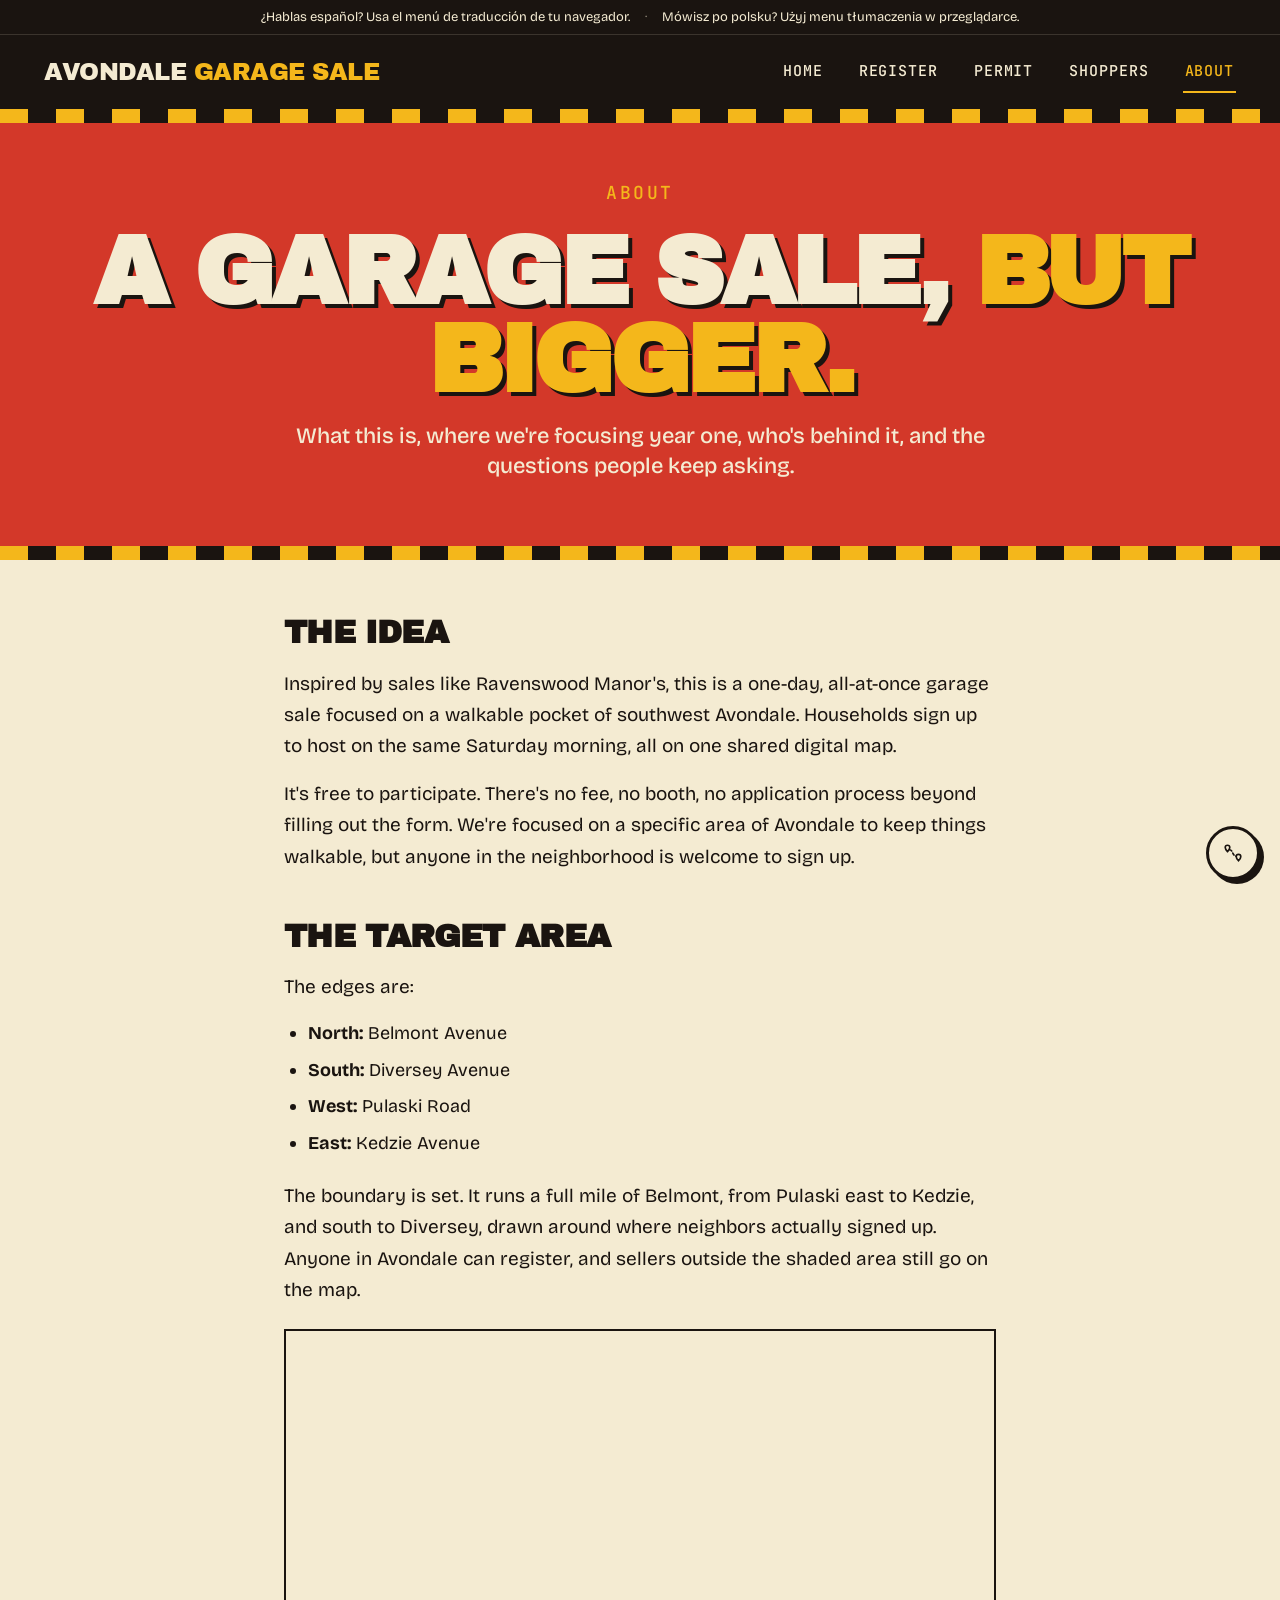
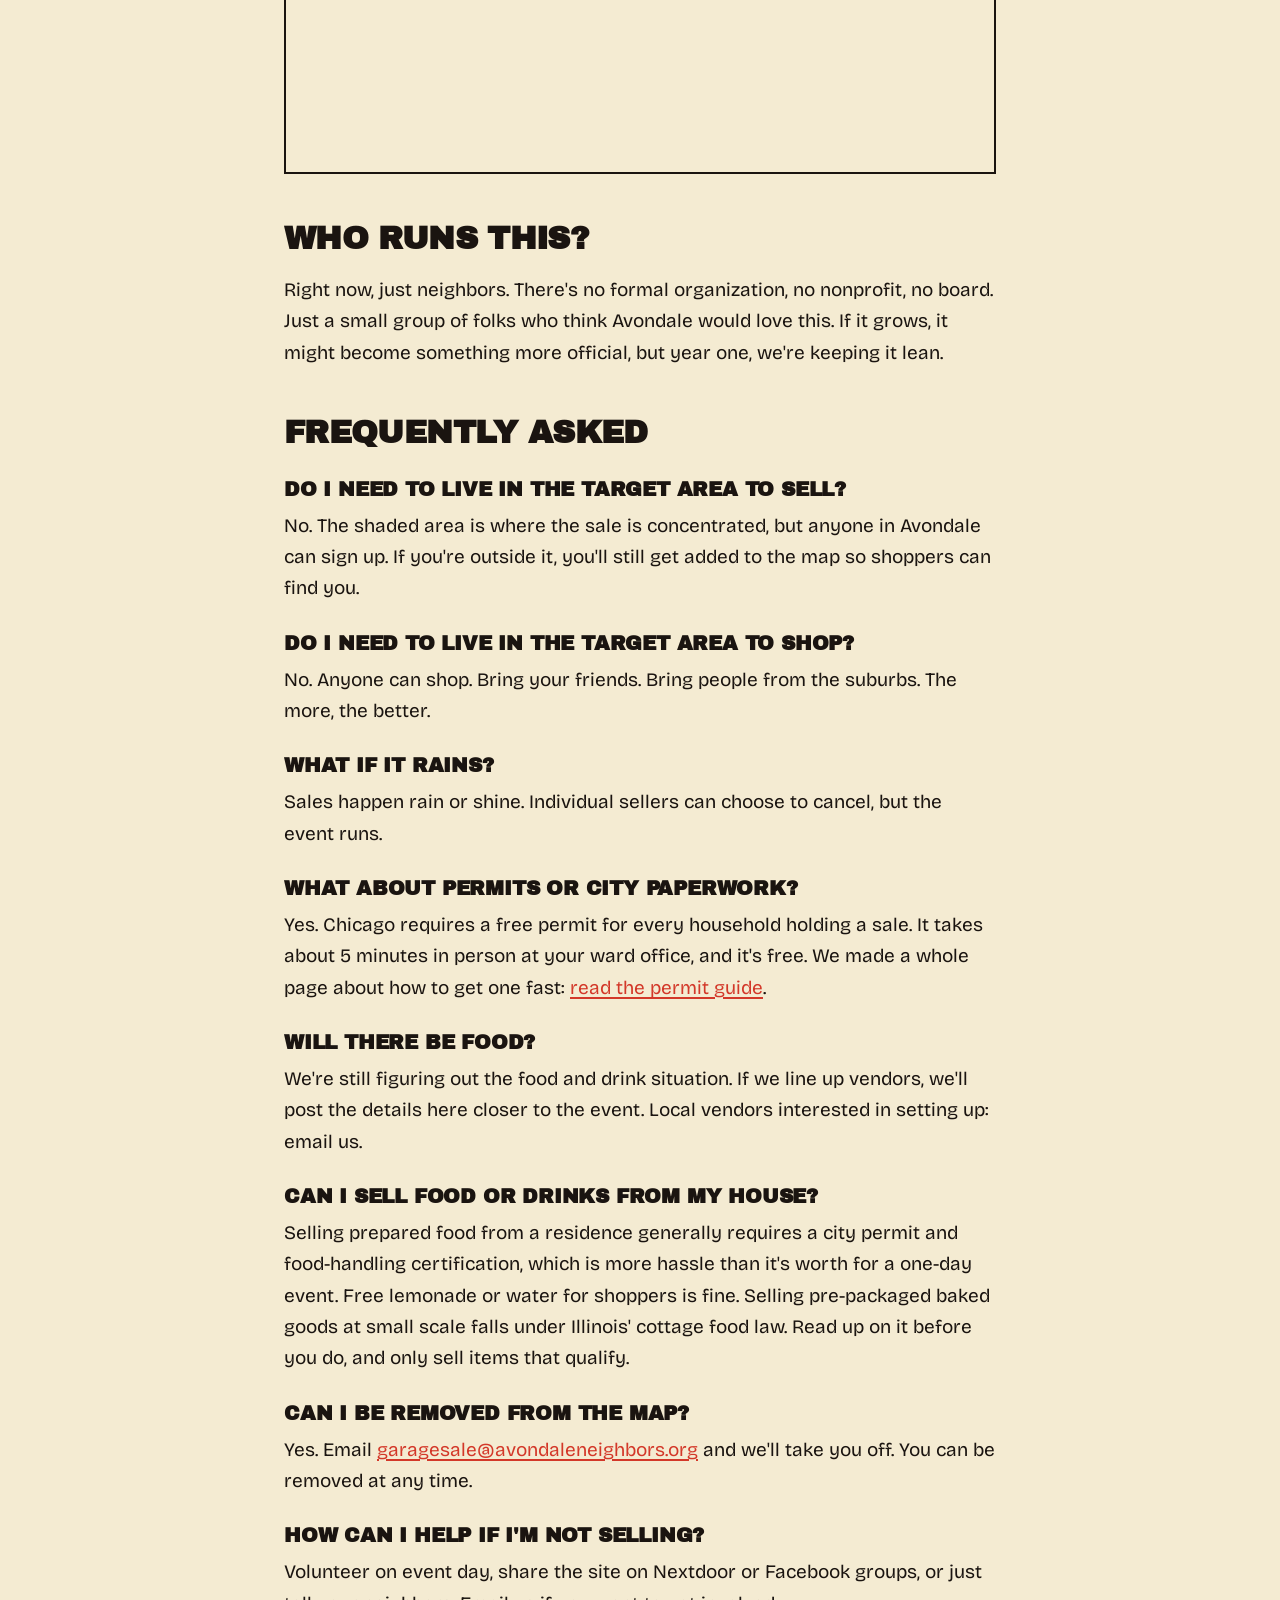
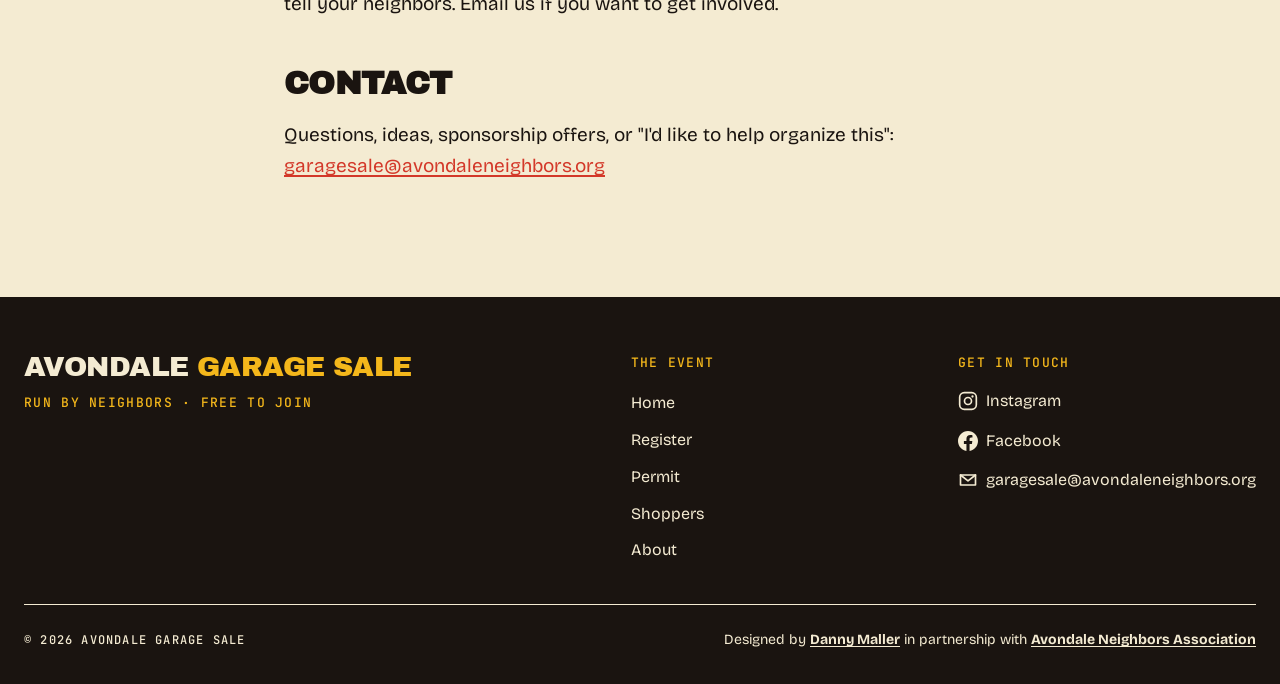
==== commit d28b9b88: "whoops" ====
--- a/about.html
+++ b/about.html
@@ -20,10 +20,6 @@
   function gtag(){dataLayer.push(arguments);}
   gtag('js', new Date());
   gtag('config', 'G-PTKY9ETJE0');
-  // Helper for custom events. Never throws, even if gtag is blocked.
-  window.track = function(name, params) {
-    try { gtag('event', name, params || {}); } catch (e) {}
-  };
 </script>
 <meta property="og:type" content="website">
 <meta property="og:url" content="https://garagesale.avondaleneighbors.org/about">
@@ -92,14 +88,14 @@
   <p>It's free to participate. There's no fee, no booth, no application process beyond filling out the form. We're focused on a specific area of Avondale to keep things walkable, but anyone in the neighborhood is welcome to sign up.</p>
 
   <h2>The target area</h2>
-  <p>For year one, we picked a focused pocket of southwest Avondale. The target area is small enough to walk in a morning and avoids crossing major roads like the Kennedy and Diversey traffic. Roughly 30 walkable blocks. Inside this pocket:</p>
+  <p>The edges are:</p>
   <ul>
     <li><strong>North:</strong> Belmont Avenue</li>
     <li><strong>South:</strong> Diversey Avenue</li>
     <li><strong>West:</strong> Pulaski Road</li>
-    <li><strong>Northeast:</strong> Milwaukee Avenue (with the Kennedy Expressway just beyond)</li>
+    <li><strong>East:</strong> Kedzie Avenue</li>
   </ul>
-  <p>The target area can grow. If a few neighbors right outside the boundary sign up, we'll stretch the shaded area to include them. The point is keeping shoppers in one walkable cluster, not drawing a hard line. <strong>Anyone in Avondale can register.</strong></p>
+  <p>The boundary is set. It runs a full mile of Belmont, from Pulaski east to Kedzie, and south to Diversey, drawn around where neighbors actually signed up. Anyone in Avondale can register, and sellers outside the shaded area still go on the map.</p>
 
   <div class="map-wrap" style="margin: 24px 0 48px;">
     <div id="boundary-map" class="map-canvas" aria-label="Map of the Avondale Garage Sale boundary"></div>
@@ -111,7 +107,7 @@
   <h2>Frequently asked</h2>
 
   <h3>Do I need to live in the target area to sell?</h3>
-  <p>No, the target area is where we're concentrating year one, but anyone in Avondale can sign up. If you're outside the shaded area on the map, you'll still get added so shoppers can find you, and your registration helps us figure out where to expand next year.</p>
+  <p>No. The shaded area is where the sale is concentrated, but anyone in Avondale can sign up. If you're outside it, you'll still get added to the map so shoppers can find you.</p>
 
   <h3>Do I need to live in the target area to shop?</h3>
   <p>No. Anyone can shop. Bring your friends. Bring people from the suburbs. The more, the better.</p>
@@ -129,13 +125,13 @@
   <p>Selling prepared food from a residence generally requires a city permit and food-handling certification, which is more hassle than it's worth for a one-day event. Free lemonade or water for shoppers is fine. Selling pre-packaged baked goods at small scale falls under Illinois' cottage food law. Read up on it before you do, and only sell items that qualify.</p>
 
   <h3>Can I be removed from the map?</h3>
-  <p>Yes. Email <a href="mailto:danny.maller@gmail.com">danny.maller@gmail.com</a> and we'll take you off. You can be removed at any time.</p>
+  <p>Yes. Email <a href="mailto:garagesale@avondaleneighbors.org">garagesale@avondaleneighbors.org</a> and we'll take you off. You can be removed at any time.</p>
 
   <h3>How can I help if I'm not selling?</h3>
   <p>Volunteer on event day, share the site on Nextdoor or Facebook groups, or just tell your neighbors. Email us if you want to get involved.</p>
 
   <h2>Contact</h2>
-  <p>Questions, ideas, sponsorship offers, or "I'd like to help organize this":<br><a href="mailto:danny.maller@gmail.com">danny.maller@gmail.com</a></p>
+  <p>Questions, ideas, sponsorship offers, or "I'd like to help organize this":<br><a href="mailto:garagesale@avondaleneighbors.org">garagesale@avondaleneighbors.org</a></p>
 
 </main>
 
@@ -159,6 +155,16 @@
       <h4>Get in touch</h4>
       <ul>
         <li>
+          <a href="https://www.instagram.com/avondalegaragesale/" target="_blank" rel="noopener" class="social-icon" aria-label="Follow on Instagram">
+            <svg viewBox="0 0 24 24" xmlns="http://www.w3.org/2000/svg" aria-hidden="true" focusable="false">
+              <rect x="2" y="2" width="20" height="20" rx="5.5" fill="none" stroke="currentColor" stroke-width="2"/>
+              <circle cx="12" cy="12" r="4.2" fill="none" stroke="currentColor" stroke-width="2"/>
+              <circle cx="17.4" cy="6.6" r="1.4" fill="currentColor"/>
+            </svg>
+            <span class="social-icon-label">Instagram</span>
+          </a>
+        </li>
+        <li>
           <a href="https://www.facebook.com/share/1H7Sde6Nrx/" target="_blank" rel="noopener" class="social-icon" aria-label="Follow on Facebook">
             <svg viewBox="0 0 24 24" xmlns="http://www.w3.org/2000/svg" aria-hidden="true" focusable="false">
               <path fill="currentColor" d="M24 12.073C24 5.405 18.627 0 12 0S0 5.405 0 12.073C0 18.1 4.388 23.094 10.125 24v-8.437H7.078v-3.49h3.047V9.41c0-3.017 1.792-4.683 4.533-4.683 1.312 0 2.686.235 2.686.235v2.962h-1.513c-1.491 0-1.956.93-1.956 1.886v2.262h3.328l-.532 3.49h-2.796V24C19.612 23.094 24 18.1 24 12.073z"/>
@@ -167,12 +173,12 @@
           </a>
         </li>
         <li>
-          <a href="mailto:danny.maller@gmail.com" class="social-icon" aria-label="Email Danny">
+          <a href="mailto:garagesale@avondaleneighbors.org" class="social-icon" aria-label="Email garagesale@avondaleneighbors.org">
             <svg viewBox="0 0 24 24" xmlns="http://www.w3.org/2000/svg" aria-hidden="true" focusable="false">
               <path fill="none" stroke="currentColor" stroke-width="2" stroke-linejoin="round" d="M3 6h18v12H3z"/>
               <path fill="none" stroke="currentColor" stroke-width="2" stroke-linecap="round" stroke-linejoin="round" d="M3 6l9 7 9-7"/>
             </svg>
-            <span class="social-icon-label">danny.maller@gmail.com</span>
+            <span class="social-icon-label">garagesale@avondaleneighbors.org</span>
           </a>
         </li>
       </ul>
@@ -198,6 +204,7 @@
   })();
 </script>
 
+<script src="/route.js"></script>
 <script src="https://api.mapbox.com/mapbox-gl-js/v3.24.0/mapbox-gl.js"></script>
 <script>
   (function() {
@@ -218,8 +225,8 @@
 
     var boundary = [
       [-87.7272, 41.9391], // NW: Belmont & Pulaski
-      [-87.7238, 41.9392], // NE: Belmont & Milwaukee
-      [-87.7118, 41.9319], // SE: Diversey & Milwaukee
+      [-87.7077, 41.9393], // NE: Belmont & Kedzie
+      [-87.7076, 41.9320], // SE: Diversey & Kedzie
       [-87.7271, 41.9317], // SW: Diversey & Pulaski
       [-87.7272, 41.9391]
     ];
@@ -227,8 +234,8 @@
     var map = new mapboxgl.Map({
       container: 'boundary-map',
       style: 'mapbox://styles/mapbox/light-v11',
-      center: [-87.7195, 41.9355],
-      zoom: 13.2,
+      center: [-87.7175, 41.9355],
+      zoom: 13.1,
       attributionControl: { compact: true }
     });
 
@@ -286,15 +293,16 @@
             var el = document.createElement('div');
             el.className = 'map-park-marker';
             var cats = seller.categories || '';
-            var html = '<strong>Registered seller</strong>' + escapeHtml(seller.address) +
-              (cats ? '<span class="popup-cats">' + escapeHtml(cats) + '</span>' : '');
-            el.addEventListener('click', function() {
-              track('map_marker_tap', { seller_address: seller.address, page: 'about' });
-            });
+            var html = (window.SaleRoute && window.SaleRoute.popupHtml)
+              ? window.SaleRoute.popupHtml(seller)
+              : ('<strong>' + escapeHtml(seller.address || 'Registered seller') + '</strong>' +
+                 (cats ? '<span class="popup-cats">' + escapeHtml(cats) + '</span>' : ''));
+            var popup = new mapboxgl.Popup({ offset: 14, closeButton: false, maxWidth: '260px' }).setHTML(html);
             new mapboxgl.Marker({ element: el, anchor: 'center' })
               .setLngLat(seller.coords)
-              .setPopup(new mapboxgl.Popup({ offset: 18, closeButton: false }).setHTML(html))
+              .setPopup(popup)
               .addTo(map);
+            if (window.SaleRoute) window.SaleRoute.registerMarker(seller, el, popup);
           });
         })
         .catch(function(err) {
@@ -305,25 +313,5 @@
     });
   })();
 </script>
-
-<script>
-  // Site-wide click events: CTAs, email links, and links inside map popups.
-  (function() {
-    var PAGE = 'about';
-    document.addEventListener('click', function(e) {
-      if (!e.target || !e.target.closest) return;
-      var cta = e.target.closest('[data-cta]');
-      if (cta) track('cta_click', { cta_id: cta.getAttribute('data-cta'), page: PAGE });
-      var mail = e.target.closest('a[href^="mailto:"]');
-      if (mail) track('email_click', { page: PAGE });
-      var pop = e.target.closest('.mapboxgl-popup a');
-      if (pop) {
-        var href = pop.getAttribute('href') || '';
-        var isMaps = /google\.[^\/]+\/maps|maps\.app\.goo\.gl|maps\.apple\.com/i.test(href);
-        track(isMaps ? 'open_directions' : 'seller_popup_link', { link_url: href, page: PAGE });
-      }
-    });
-  })();
-</script>
 </body>
 </html>
